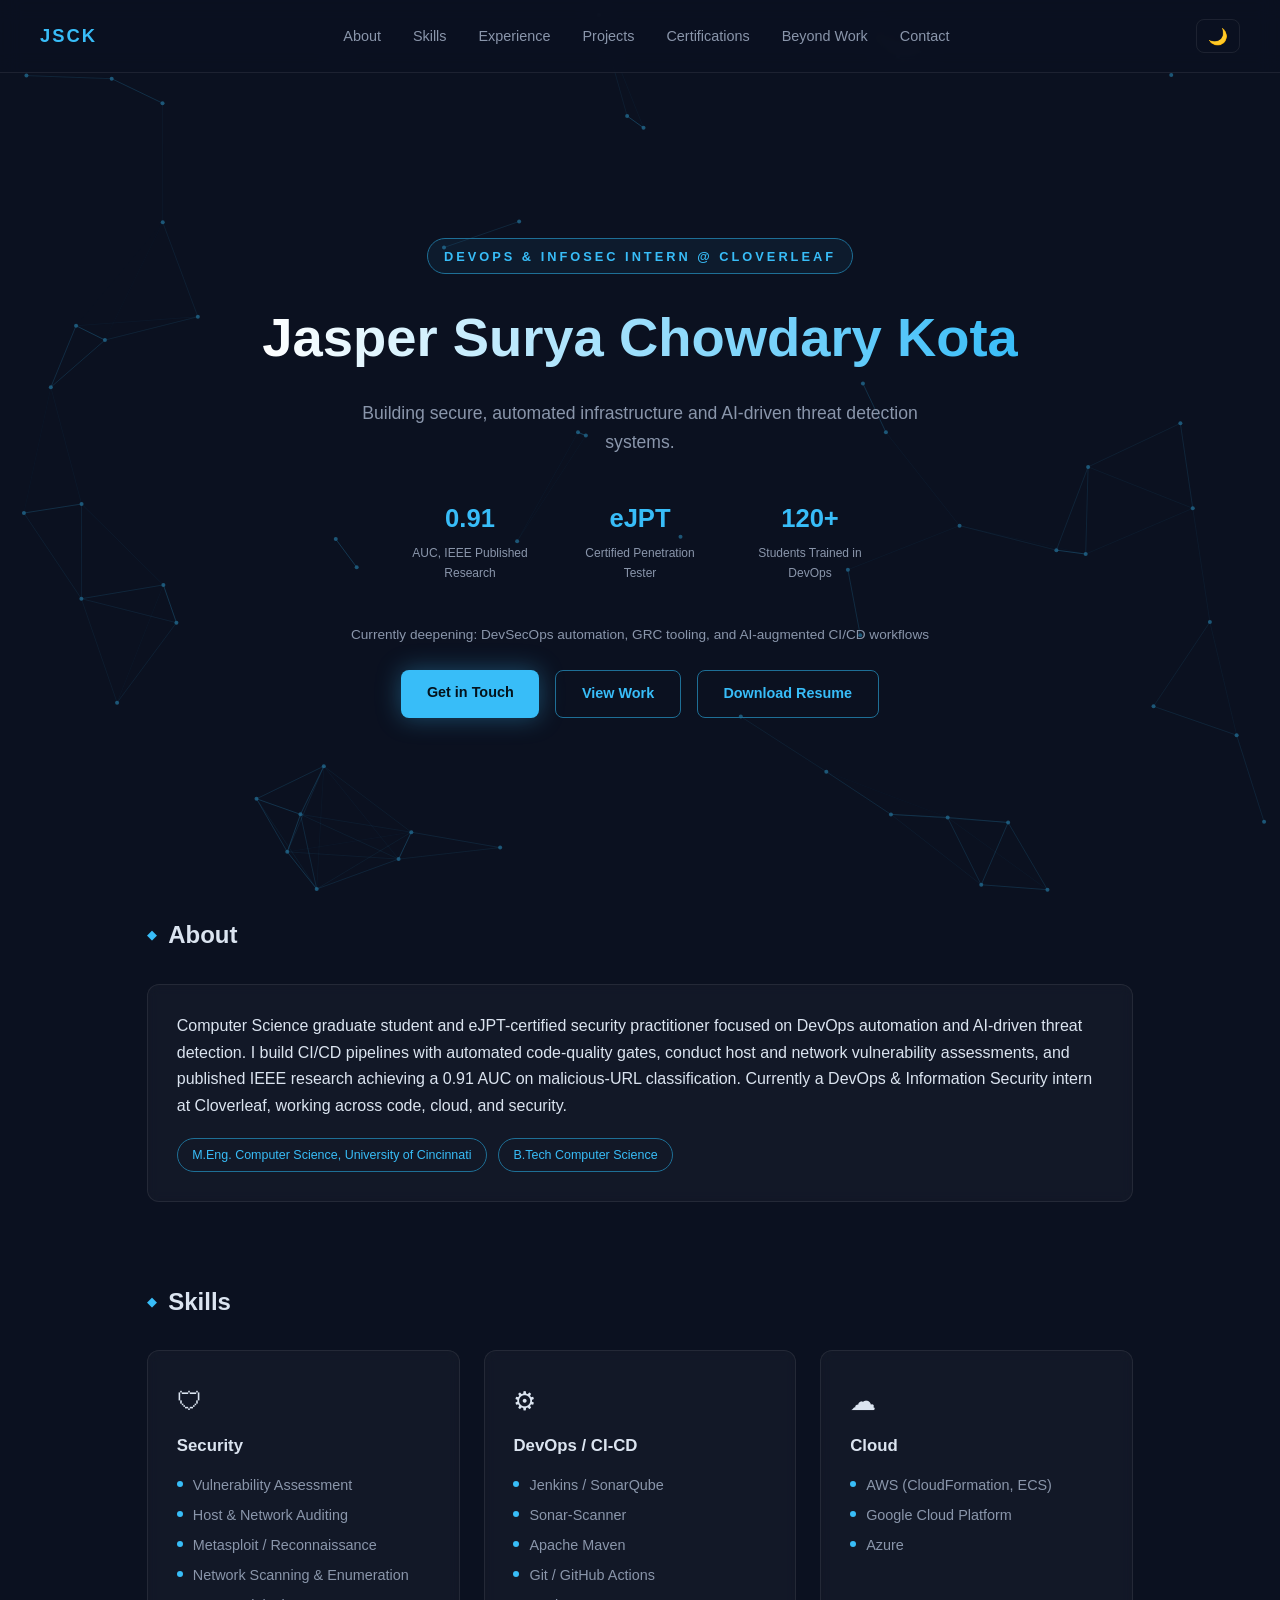
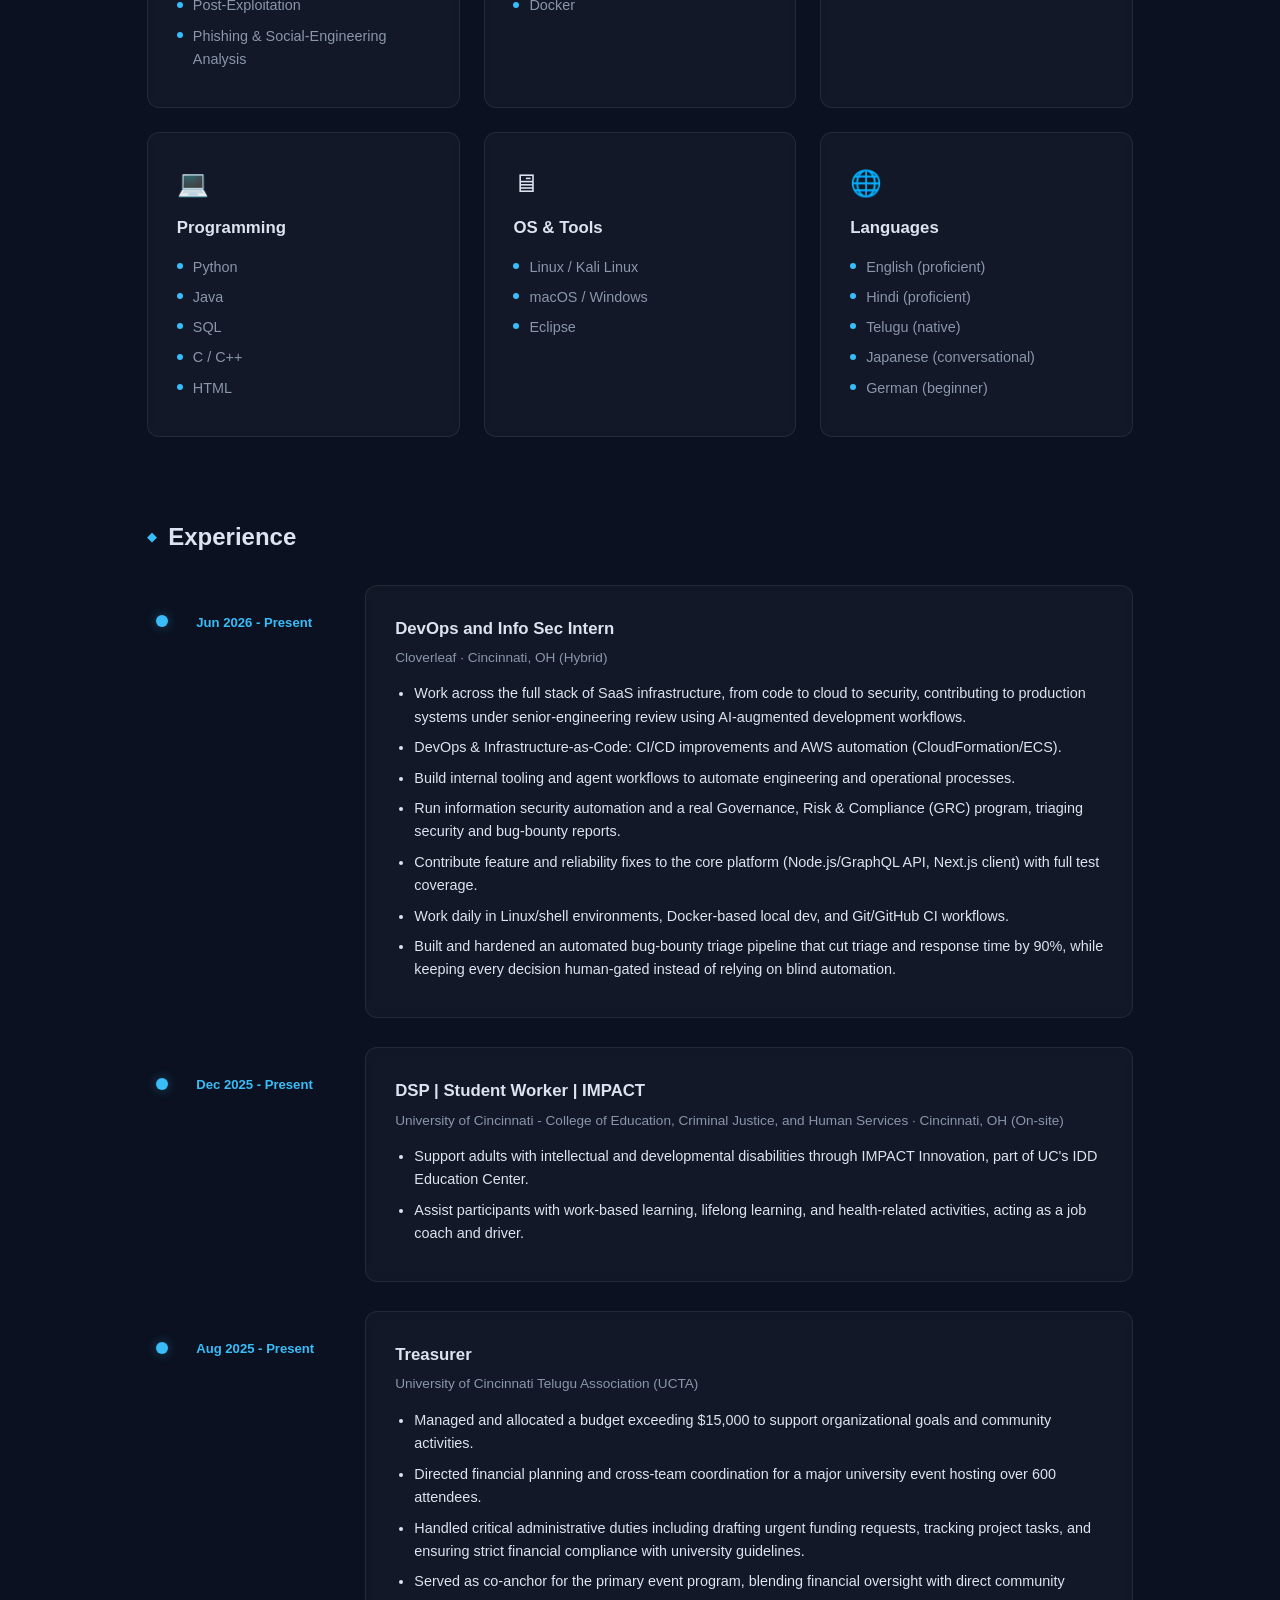
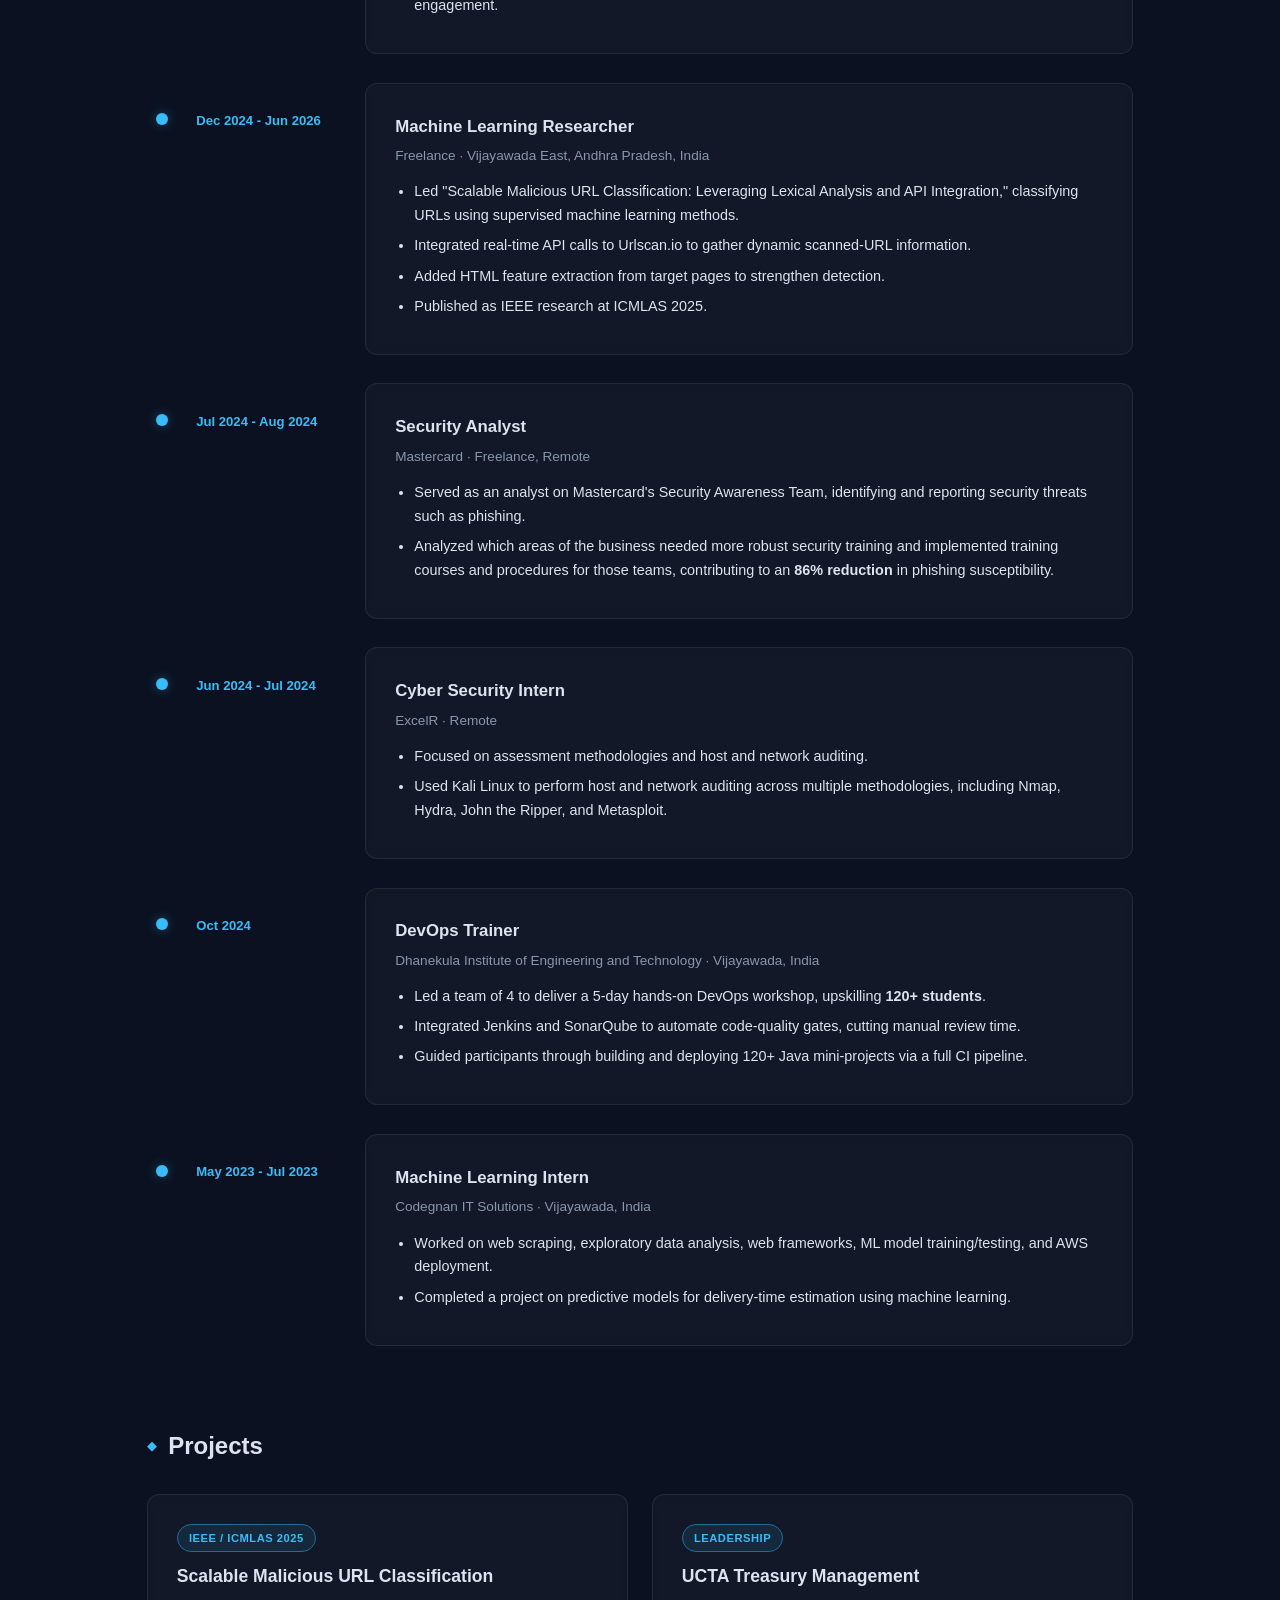
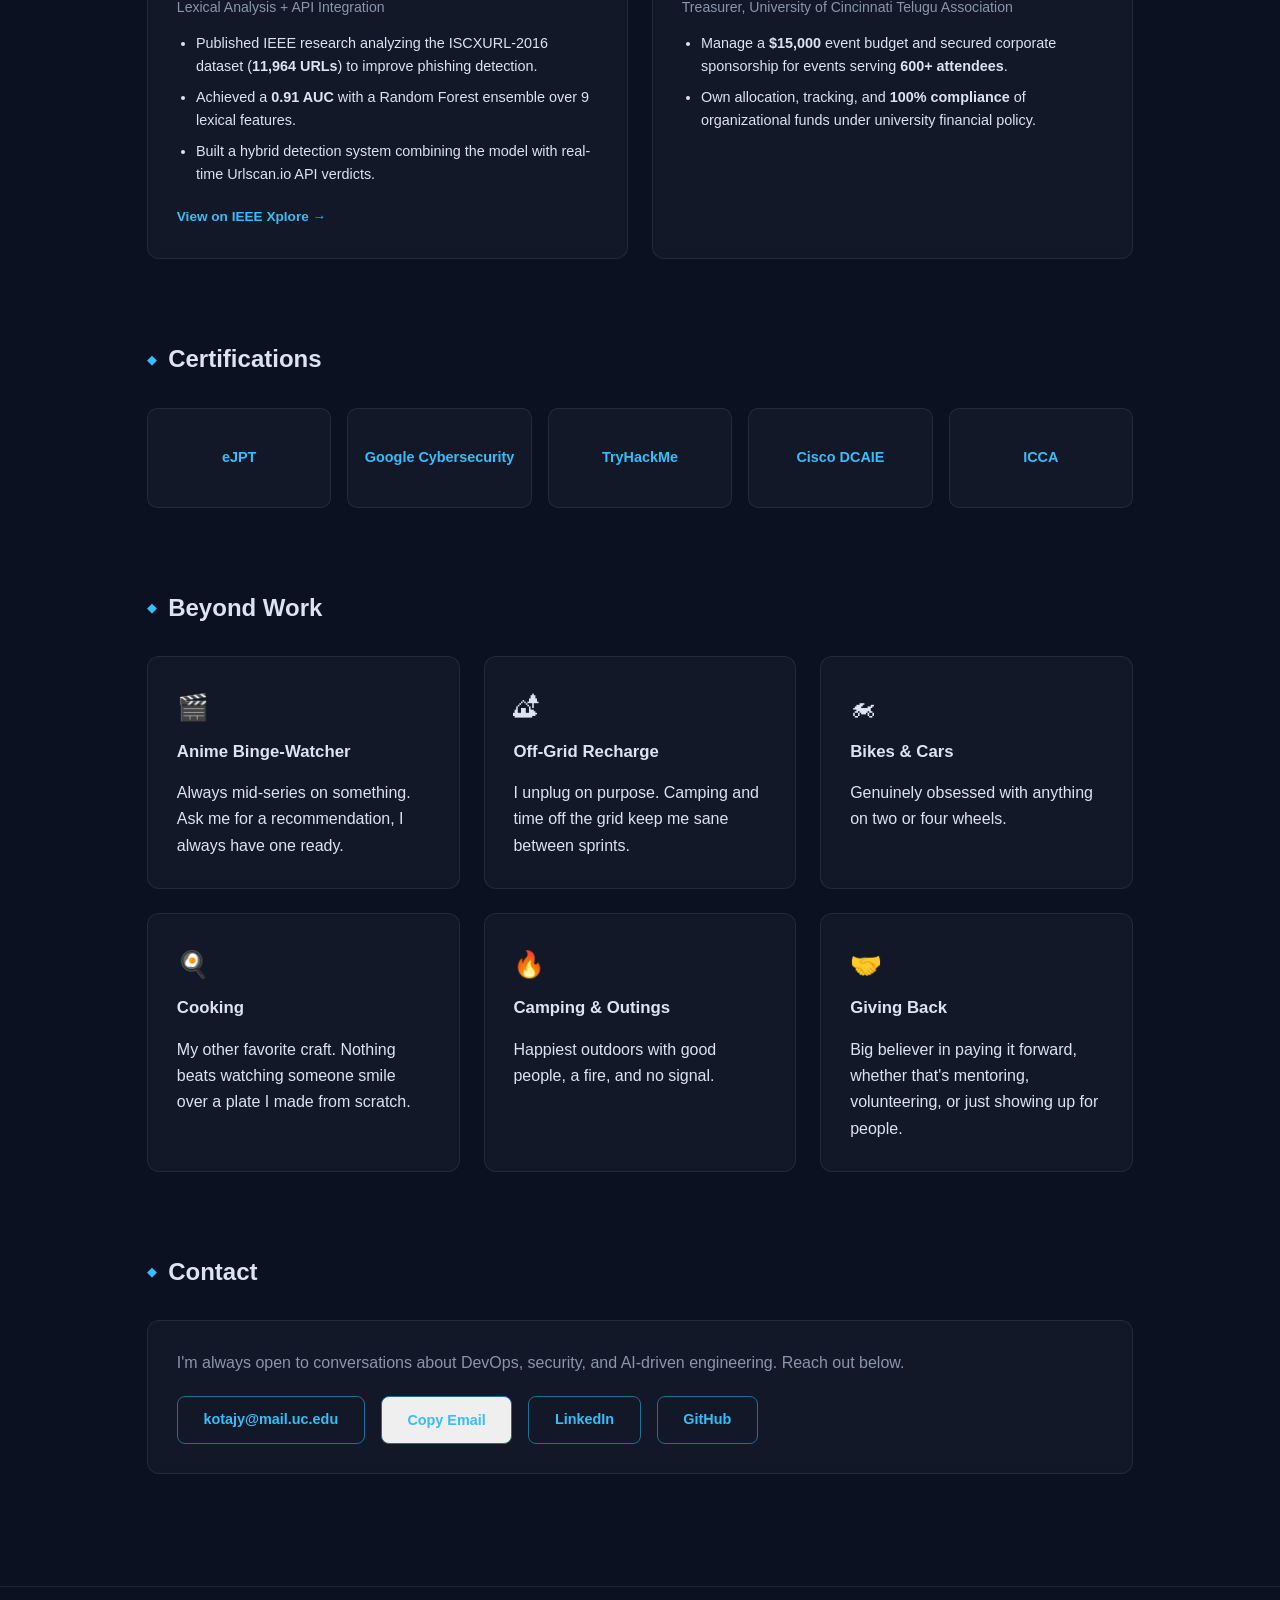
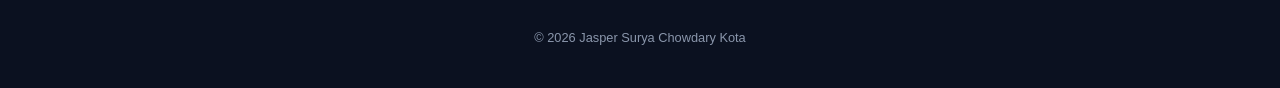
==== pro/index.html @ acd7ec27 "Initial portfolio site: matrix/hacker theme + pro/DevSecOps theme" ====
<!DOCTYPE html>
<html lang="en">
<head>
<meta charset="UTF-8">
<meta name="viewport" content="width=device-width, initial-scale=1.0">
<title>Jasper Surya Chowdary Kota // DevSecOps Engineer</title>
<meta name="description" content="Jasper Surya Chowdary Kota — DevOps & Information Security engineer. CI/CD automation, threat detection, and AI-driven security research.">
<meta property="og:title" content="Jasper Surya Chowdary Kota // DevSecOps Engineer">
<meta property="og:description" content="DevOps & Information Security engineer. CI/CD automation, threat detection, and AI-driven security research.">
<meta property="og:type" content="website">
<link rel="icon" type="image/svg+xml" href="favicon.svg">
<link rel="stylesheet" href="style-pro.css">
</head>
<body>
<div class="progress-bar" id="progress-bar"></div>

<canvas id="network"></canvas>

<nav class="navbar">
  <div class="logo">JSCK</div>
  <ul>
    <li><a href="#about">About</a></li>
    <li><a href="#skills">Skills</a></li>
    <li><a href="#experience">Experience</a></li>
    <li><a href="#projects">Projects</a></li>
    <li><a href="#certs">Certifications</a></li>
    <li><a href="#beyond">Beyond Work</a></li>
    <li><a href="#contact">Contact</a></li>
  </ul>
  <button id="theme-toggle" aria-label="Toggle theme">🌙</button>
</nav>

<header class="hero">
  <div class="hero-content">
    <span class="eyebrow">DEVOPS &amp; INFOSEC INTERN @ CLOVERLEAF</span>
    <h1>Jasper Surya Chowdary Kota</h1>
    <p class="tagline">Building secure, automated infrastructure and AI-driven threat detection systems.</p>
    <div class="hero-stats">
      <div class="stat"><span class="stat-num counter" data-target="0.91" data-decimals="2">0</span><span class="stat-label">AUC, IEEE Published Research</span></div>
      <div class="stat"><span class="stat-num">eJPT</span><span class="stat-label">Certified Penetration Tester</span></div>
      <div class="stat"><span class="stat-num counter" data-target="120" data-suffix="+">0</span><span class="stat-label">Students Trained in DevOps</span></div>
    </div>
    <p class="next-up">Currently deepening: DevSecOps automation, GRC tooling, and AI-augmented CI/CD workflows</p>
    <div class="hero-cta">
      <a href="#contact" class="btn btn-primary">Get in Touch</a>
      <a href="#projects" class="btn btn-outline">View Work</a>
      <a href="../resume.pdf" download class="btn btn-outline">Download Resume</a>
    </div>
  </div>
</header>

<main>

<section id="about" class="reveal">
  <div class="section-head">
    <span class="section-icon">◆</span>
    <h2>About</h2>
  </div>
  <div class="panel">
    <p>Computer Science graduate student and eJPT-certified security practitioner focused on
    DevOps automation and AI-driven threat detection. I build CI/CD pipelines with automated
    code-quality gates, conduct host and network vulnerability assessments, and published IEEE
    research achieving a 0.91 AUC on malicious-URL classification. Currently a DevOps &amp;
    Information Security intern at Cloverleaf, working across code, cloud, and security.</p>
    <div class="chip-row">
      <span class="chip">M.Eng. Computer Science, University of Cincinnati</span>
      <span class="chip">B.Tech Computer Science</span>
    </div>
  </div>
</section>

<section id="skills" class="reveal">
  <div class="section-head">
    <span class="section-icon">◆</span>
    <h2>Skills</h2>
  </div>
  <div class="grid">
    <div class="panel skill-panel">
      <div class="skill-icon">🛡</div>
      <h3>Security</h3>
      <ul>
        <li>Vulnerability Assessment</li>
        <li>Host &amp; Network Auditing</li>
        <li>Metasploit / Reconnaissance</li>
        <li>Network Scanning &amp; Enumeration</li>
        <li>Post-Exploitation</li>
        <li>Phishing &amp; Social-Engineering Analysis</li>
      </ul>
    </div>
    <div class="panel skill-panel">
      <div class="skill-icon">⚙</div>
      <h3>DevOps / CI-CD</h3>
      <ul>
        <li>Jenkins / SonarQube</li>
        <li>Sonar-Scanner</li>
        <li>Apache Maven</li>
        <li>Git / GitHub Actions</li>
        <li>Docker</li>
      </ul>
    </div>
    <div class="panel skill-panel">
      <div class="skill-icon">☁</div>
      <h3>Cloud</h3>
      <ul>
        <li>AWS (CloudFormation, ECS)</li>
        <li>Google Cloud Platform</li>
        <li>Azure</li>
      </ul>
    </div>
    <div class="panel skill-panel">
      <div class="skill-icon">💻</div>
      <h3>Programming</h3>
      <ul>
        <li>Python</li>
        <li>Java</li>
        <li>SQL</li>
        <li>C / C++</li>
        <li>HTML</li>
      </ul>
    </div>
    <div class="panel skill-panel">
      <div class="skill-icon">🖥</div>
      <h3>OS &amp; Tools</h3>
      <ul>
        <li>Linux / Kali Linux</li>
        <li>macOS / Windows</li>
        <li>Eclipse</li>
      </ul>
    </div>
    <div class="panel skill-panel">
      <div class="skill-icon">🌐</div>
      <h3>Languages</h3>
      <ul>
        <li>English (proficient)</li>
        <li>Hindi (proficient)</li>
        <li>Telugu (native)</li>
        <li>Japanese (conversational)</li>
        <li>German (beginner)</li>
      </ul>
    </div>
  </div>
</section>

<section id="experience" class="reveal">
  <div class="section-head">
    <span class="section-icon">◆</span>
    <h2>Experience</h2>
  </div>

  <div class="timeline">
    <div class="timeline-item">
      <div class="timeline-marker"></div>
      <div class="timeline-date">Jun 2026 - Present</div>
      <div class="panel">
        <h3>DevOps and Info Sec Intern</h3>
        <p class="org">Cloverleaf · Cincinnati, OH (Hybrid)</p>
        <ul>
          <li>Work across the full stack of SaaS infrastructure, from code to cloud to security, contributing to production systems under senior-engineering review using AI-augmented development workflows.</li>
          <li>DevOps &amp; Infrastructure-as-Code: CI/CD improvements and AWS automation (CloudFormation/ECS).</li>
          <li>Build internal tooling and agent workflows to automate engineering and operational processes.</li>
          <li>Run information security automation and a real Governance, Risk &amp; Compliance (GRC) program, triaging security and bug-bounty reports.</li>
          <li>Contribute feature and reliability fixes to the core platform (Node.js/GraphQL API, Next.js client) with full test coverage.</li>
          <li>Work daily in Linux/shell environments, Docker-based local dev, and Git/GitHub CI workflows.</li>
          <li>Built and hardened an automated bug-bounty triage pipeline that cut triage and response time by 90%, while keeping every decision human-gated instead of relying on blind automation.</li>
        </ul>
      </div>
    </div>

    <div class="timeline-item">
      <div class="timeline-marker"></div>
      <div class="timeline-date">Dec 2025 - Present</div>
      <div class="panel">
        <h3>DSP | Student Worker | IMPACT</h3>
        <p class="org">University of Cincinnati - College of Education, Criminal Justice, and Human Services · Cincinnati, OH (On-site)</p>
        <ul>
          <li>Support adults with intellectual and developmental disabilities through IMPACT Innovation, part of UC's IDD Education Center.</li>
          <li>Assist participants with work-based learning, lifelong learning, and health-related activities, acting as a job coach and driver.</li>
        </ul>
      </div>
    </div>

    <div class="timeline-item">
      <div class="timeline-marker"></div>
      <div class="timeline-date">Aug 2025 - Present</div>
      <div class="panel">
        <h3>Treasurer</h3>
        <p class="org">University of Cincinnati Telugu Association (UCTA)</p>
        <ul>
          <li>Managed and allocated a budget exceeding $15,000 to support organizational goals and community activities.</li>
          <li>Directed financial planning and cross-team coordination for a major university event hosting over 600 attendees.</li>
          <li>Handled critical administrative duties including drafting urgent funding requests, tracking project tasks, and ensuring strict financial compliance with university guidelines.</li>
          <li>Served as co-anchor for the primary event program, blending financial oversight with direct community engagement.</li>
        </ul>
      </div>
    </div>

    <div class="timeline-item">
      <div class="timeline-marker"></div>
      <div class="timeline-date">Dec 2024 - Jun 2026</div>
      <div class="panel">
        <h3>Machine Learning Researcher</h3>
        <p class="org">Freelance · Vijayawada East, Andhra Pradesh, India</p>
        <ul>
          <li>Led "Scalable Malicious URL Classification: Leveraging Lexical Analysis and API Integration," classifying URLs using supervised machine learning methods.</li>
          <li>Integrated real-time API calls to Urlscan.io to gather dynamic scanned-URL information.</li>
          <li>Added HTML feature extraction from target pages to strengthen detection.</li>
          <li>Published as IEEE research at ICMLAS 2025.</li>
        </ul>
      </div>
    </div>

    <div class="timeline-item">
      <div class="timeline-marker"></div>
      <div class="timeline-date">Jul 2024 - Aug 2024</div>
      <div class="panel">
        <h3>Security Analyst</h3>
        <p class="org">Mastercard · Freelance, Remote</p>
        <ul>
          <li>Served as an analyst on Mastercard's Security Awareness Team, identifying and reporting security threats such as phishing.</li>
          <li>Analyzed which areas of the business needed more robust security training and implemented training courses and procedures for those teams, contributing to an <strong>86% reduction</strong> in phishing susceptibility.</li>
        </ul>
      </div>
    </div>

    <div class="timeline-item">
      <div class="timeline-marker"></div>
      <div class="timeline-date">Jun 2024 - Jul 2024</div>
      <div class="panel">
        <h3>Cyber Security Intern</h3>
        <p class="org">ExcelR · Remote</p>
        <ul>
          <li>Focused on assessment methodologies and host and network auditing.</li>
          <li>Used Kali Linux to perform host and network auditing across multiple methodologies, including Nmap, Hydra, John the Ripper, and Metasploit.</li>
        </ul>
      </div>
    </div>

    <div class="timeline-item">
      <div class="timeline-marker"></div>
      <div class="timeline-date">Oct 2024</div>
      <div class="panel">
        <h3>DevOps Trainer</h3>
        <p class="org">Dhanekula Institute of Engineering and Technology · Vijayawada, India</p>
        <ul>
          <li>Led a team of 4 to deliver a 5-day hands-on DevOps workshop, upskilling <strong>120+ students</strong>.</li>
          <li>Integrated Jenkins and SonarQube to automate code-quality gates, cutting manual review time.</li>
          <li>Guided participants through building and deploying 120+ Java mini-projects via a full CI pipeline.</li>
        </ul>
      </div>
    </div>

    <div class="timeline-item">
      <div class="timeline-marker"></div>
      <div class="timeline-date">May 2023 - Jul 2023</div>
      <div class="panel">
        <h3>Machine Learning Intern</h3>
        <p class="org">Codegnan IT Solutions · Vijayawada, India</p>
        <ul>
          <li>Worked on web scraping, exploratory data analysis, web frameworks, ML model training/testing, and AWS deployment.</li>
          <li>Completed a project on predictive models for delivery-time estimation using machine learning.</li>
        </ul>
      </div>
    </div>
  </div>
</section>

<section id="projects" class="reveal">
  <div class="section-head">
    <span class="section-icon">◆</span>
    <h2>Projects</h2>
  </div>
  <div class="grid">
    <div class="panel project-panel">
      <span class="badge">IEEE / ICMLAS 2025</span>
      <h3>Scalable Malicious URL Classification</h3>
      <p class="project-sub">Lexical Analysis + API Integration</p>
      <ul>
        <li>Published IEEE research analyzing the ISCXURL-2016 dataset (<strong>11,964 URLs</strong>) to improve phishing detection.</li>
        <li>Achieved a <strong>0.91 AUC</strong> with a Random Forest ensemble over 9 lexical features.</li>
        <li>Built a hybrid detection system combining the model with real-time Urlscan.io API verdicts.</li>
      </ul>
      <a href="https://ieeexplore.ieee.org/document/10967695" target="_blank" class="project-link">View on IEEE Xplore →</a>
    </div>
    <div class="panel project-panel">
      <span class="badge">LEADERSHIP</span>
      <h3>UCTA Treasury Management</h3>
      <p class="project-sub">Treasurer, University of Cincinnati Telugu Association</p>
      <ul>
        <li>Manage a <strong>$15,000</strong> event budget and secured corporate sponsorship for events serving <strong>600+ attendees</strong>.</li>
        <li>Own allocation, tracking, and <strong>100% compliance</strong> of organizational funds under university financial policy.</li>
      </ul>
    </div>
  </div>
</section>

<section id="certs" class="reveal">
  <div class="section-head">
    <span class="section-icon">◆</span>
    <h2>Certifications</h2>
  </div>
  <div class="cert-grid">
    <div class="cert-flip">
      <div class="cert-flip-inner">
        <div class="cert-face cert-front">eJPT</div>
        <div class="cert-face cert-back"><strong>INE Certified Junior Penetration Tester</strong><span>Issued by INE</span></div>
      </div>
    </div>
    <div class="cert-flip">
      <div class="cert-flip-inner">
        <div class="cert-face cert-front">Google Cybersecurity</div>
        <div class="cert-face cert-back"><strong>Google Cybersecurity Professional</strong><span>Issued by Google / Coursera</span></div>
      </div>
    </div>
    <div class="cert-flip">
      <div class="cert-flip-inner">
        <div class="cert-face cert-front">TryHackMe</div>
        <div class="cert-face cert-back"><strong>TryHackMe PT1</strong><span>SOC Level 1 track</span></div>
      </div>
    </div>
    <div class="cert-flip">
      <div class="cert-flip-inner">
        <div class="cert-face cert-front">Cisco DCAIE</div>
        <div class="cert-face cert-back"><strong>AI Solutions on Cisco Infrastructure Essentials</strong><span>Issued by Cisco</span></div>
      </div>
    </div>
    <div class="cert-flip">
      <div class="cert-flip-inner">
        <div class="cert-face cert-front">ICCA</div>
        <div class="cert-face cert-back"><strong>ICCA (Cloud)</strong><span>Issued by INE / eLearnSecurity</span></div>
      </div>
    </div>
  </div>
</section>

<section id="beyond" class="reveal">
  <div class="section-head">
    <span class="section-icon">◆</span>
    <h2>Beyond Work</h2>
  </div>
  <div class="grid">
    <div class="panel skill-panel">
      <div class="skill-icon">🎬</div>
      <h3>Anime Binge-Watcher</h3>
      <p>Always mid-series on something. Ask me for a recommendation, I always have one ready.</p>
    </div>
    <div class="panel skill-panel">
      <div class="skill-icon">🏕</div>
      <h3>Off-Grid Recharge</h3>
      <p>I unplug on purpose. Camping and time off the grid keep me sane between sprints.</p>
    </div>
    <div class="panel skill-panel">
      <div class="skill-icon">🏍</div>
      <h3>Bikes &amp; Cars</h3>
      <p>Genuinely obsessed with anything on two or four wheels.</p>
    </div>
    <div class="panel skill-panel">
      <div class="skill-icon">🍳</div>
      <h3>Cooking</h3>
      <p>My other favorite craft. Nothing beats watching someone smile over a plate I made from scratch.</p>
    </div>
    <div class="panel skill-panel">
      <div class="skill-icon">🔥</div>
      <h3>Camping &amp; Outings</h3>
      <p>Happiest outdoors with good people, a fire, and no signal.</p>
    </div>
    <div class="panel skill-panel">
      <div class="skill-icon">🤝</div>
      <h3>Giving Back</h3>
      <p>Big believer in paying it forward, whether that's mentoring, volunteering, or just showing up for people.</p>
    </div>
  </div>
</section>


<section id="contact" class="reveal">
  <div class="section-head">
    <span class="section-icon">◆</span>
    <h2>Contact</h2>
  </div>
  <div class="panel contact-panel">
    <p>I'm always open to conversations about DevOps, security, and AI-driven engineering. Reach out below.</p>
    <div class="contact-links">
      <a href="mailto:kotajy@mail.uc.edu" class="btn btn-outline">kotajy@mail.uc.edu</a>
      <button class="btn btn-outline copy-btn" data-copy="kotajy@mail.uc.edu">Copy Email</button>
      <a href="https://www.linkedin.com/in/jasper-surya-chowdary-kota9494/" target="_blank" class="btn btn-outline">LinkedIn</a>
      <a href="https://github.com/Surya-kota28" target="_blank" class="btn btn-outline">GitHub</a>
    </div>
  </div>
</section>

</main>

<footer>
  <p>&copy; <span id="year"></span> Jasper Surya Chowdary Kota</p>
</footer>

<script src="script-pro.js"></script>
</body>
</html>
---- pro/style-pro.css ----
:root {
  --bg: #0b1120;
  --bg-alt: #0f1729;
  --accent: #38bdf8;
  --accent-dim: #1e6f96;
  --accent-glow: rgba(56,189,248,0.35);
  --panel-bg: rgba(255,255,255,0.03);
  --border: rgba(255,255,255,0.08);
  --text: #dbe4f0;
  --text-dim: #8a96ab;
}

* { margin: 0; padding: 0; box-sizing: border-box; }

body {
  transition: background 0.3s, color 0.3s;
  background: var(--bg);
  color: var(--text);
  font-family: 'Inter', -apple-system, BlinkMacSystemFont, 'Segoe UI', sans-serif;
  overflow-x: hidden;
  line-height: 1.65;
}

#network {
  position: fixed;
  top: 0; left: 0;
  width: 100%; height: 100%;
  z-index: -1;
  opacity: 0.5;
}

a { color: var(--accent); text-decoration: none; }

.navbar {
  position: sticky;
  top: 0;
  display: flex;
  justify-content: space-between;
  align-items: center;
  padding: 1.2rem 2.5rem;
  background: rgba(11,17,32,0.75);
  border-bottom: 1px solid var(--border);
  backdrop-filter: blur(10px);
  z-index: 100;
  flex-wrap: wrap;
}

.logo {
  font-weight: 700;
  color: var(--accent);
  font-size: 1.15rem;
  letter-spacing: 2px;
}

.navbar ul {
  list-style: none;
  display: flex;
  gap: 2rem;
  flex-wrap: wrap;
}

.navbar a {
  color: var(--text-dim);
  font-size: 0.9rem;
  font-weight: 500;
  transition: color 0.2s;
}

.navbar a:hover { color: var(--accent); }

.hero {
  min-height: 90vh;
  display: flex;
  align-items: center;
  justify-content: center;
  padding: 3rem 2rem;
  text-align: center;
}

.hero-content { max-width: 780px; }

.eyebrow {
  display: inline-block;
  color: var(--accent);
  font-size: 0.8rem;
  font-weight: 600;
  letter-spacing: 3px;
  margin-bottom: 1.2rem;
  padding: 0.4rem 1rem;
  border: 1px solid var(--accent-dim);
  border-radius: 20px;
  background: rgba(56,189,248,0.06);
}

.hero h1 {
  font-size: clamp(2rem, 6vw, 3.4rem);
  font-weight: 800;
  margin-bottom: 1rem;
  background: linear-gradient(90deg, #fff, var(--accent));
  -webkit-background-clip: text;
  -webkit-text-fill-color: transparent;
}

.tagline {
  color: var(--text-dim);
  font-size: 1.1rem;
  max-width: 560px;
  margin: 0 auto 2.5rem;
}

.hero-stats {
  display: flex;
  justify-content: center;
  gap: 2.5rem;
  flex-wrap: wrap;
  margin-bottom: 2.5rem;
}

.stat { display: flex; flex-direction: column; align-items: center; }
.stat-num {
  font-size: 1.6rem;
  font-weight: 700;
  color: var(--accent);
}
.stat-label {
  font-size: 0.75rem;
  color: var(--text-dim);
  max-width: 130px;
  margin-top: 0.3rem;
}

.hero-cta { display: flex; justify-content: center; gap: 1rem; flex-wrap: wrap; }

.btn {
  display: inline-block;
  padding: 0.7rem 1.6rem;
  border-radius: 8px;
  font-weight: 600;
  font-size: 0.9rem;
  transition: all 0.25s;
}

.btn-primary {
  background: var(--accent);
  color: #04121c;
  box-shadow: 0 0 25px var(--accent-glow);
}
.btn-primary:hover { transform: translateY(-2px); box-shadow: 0 0 35px var(--accent-glow); }

.btn-outline {
  border: 1px solid var(--accent-dim);
  color: var(--accent);
}
.btn-outline:hover { background: rgba(56,189,248,0.08); transform: translateY(-2px); }

main { max-width: 1050px; margin: 0 auto; padding: 2rem; }

section { margin-bottom: 5rem; scroll-margin-top: 5.5rem; }

.section-head {
  display: flex;
  align-items: center;
  gap: 0.7rem;
  margin-bottom: 1.8rem;
}
.section-icon { color: var(--accent); font-size: 0.8rem; }
.section-head h2 { font-size: 1.5rem; font-weight: 700; }

.panel {
  background: var(--panel-bg);
  border: 1px solid var(--border);
  border-radius: 12px;
  padding: 1.8rem;
  backdrop-filter: blur(6px);
  transition: border 0.3s, transform 0.3s;
}

.panel:hover { border-color: var(--accent-dim); transform: translateY(-3px); }

.chip-row { margin-top: 1.2rem; display: flex; gap: 0.7rem; flex-wrap: wrap; }
.chip {
  border: 1px solid var(--accent-dim);
  color: var(--accent);
  padding: 0.35rem 0.9rem;
  border-radius: 20px;
  font-size: 0.78rem;
}

.grid {
  display: grid;
  grid-template-columns: repeat(auto-fit, minmax(260px, 1fr));
  gap: 1.5rem;
}

.skill-panel h3 { margin-bottom: 0.9rem; font-size: 1.05rem; }
.skill-icon { font-size: 1.6rem; margin-bottom: 0.6rem; }
.skill-panel ul { list-style: none; }
.skill-panel li {
  font-size: 0.9rem;
  color: var(--text-dim);
  margin-bottom: 0.4rem;
  padding-left: 1rem;
  position: relative;
}
.skill-panel li::before {
  content: "";
  position: absolute;
  left: 0; top: 0.5em;
  width: 6px; height: 6px;
  border-radius: 50%;
  background: var(--accent);
}

.timeline { display: flex; flex-direction: column; gap: 1.8rem; position: relative; }
.timeline-item {
  display: grid;
  grid-template-columns: 30px 150px 1fr;
  gap: 1.2rem;
  align-items: start;
}
.timeline-marker {
  width: 12px; height: 12px;
  border-radius: 50%;
  background: var(--accent);
  box-shadow: 0 0 12px var(--accent-glow);
  margin-top: 1.9rem;
  justify-self: center;
}
.timeline-date {
  color: var(--accent);
  font-size: 0.82rem;
  font-weight: 600;
  padding-top: 1.7rem;
  white-space: nowrap;
}
.timeline-item .panel h3 { font-size: 1.05rem; margin-bottom: 0.3rem; }
.timeline-item .panel .org { color: var(--text-dim); font-size: 0.85rem; margin-bottom: 0.8rem; }
.timeline-item .panel ul { padding-left: 1.2rem; font-size: 0.9rem; color: var(--text); }
.timeline-item .panel li { margin-bottom: 0.4rem; }

@media (max-width: 700px) {
  .timeline-item { grid-template-columns: 1fr; }
  .timeline-marker { display: none; }
  .timeline-date { padding-top: 0; }
}

.project-panel h3 { margin: 0.6rem 0 0.3rem; font-size: 1.1rem; }
.project-sub { color: var(--text-dim); margin-bottom: 0.8rem; font-size: 0.88rem; }
.project-panel ul { padding-left: 1.2rem; font-size: 0.9rem; }
.project-panel li { margin-bottom: 0.4rem; }
.badge {
  display: inline-block;
  background: rgba(56,189,248,0.1);
  border: 1px solid var(--accent-dim);
  color: var(--accent);
  font-size: 0.7rem;
  font-weight: 600;
  padding: 0.25rem 0.7rem;
  border-radius: 20px;
  letter-spacing: 0.5px;
}

.cert-row { display: flex; flex-wrap: wrap; gap: 0.8rem; }
.cert-pill {
  border: 1px solid var(--border);
  background: var(--panel-bg);
  color: var(--text);
  padding: 0.7rem 1.1rem;
  border-radius: 10px;
  font-size: 0.85rem;
}

.contact-panel p { color: var(--text-dim); margin-bottom: 1.2rem; }
.contact-links { display: flex; gap: 1rem; flex-wrap: wrap; }

footer {
  text-align: center;
  padding: 2.5rem;
  color: var(--text-dim);
  font-size: 0.8rem;
  border-top: 1px solid var(--border);
}

/* Progress bar */
.progress-bar {
  position: fixed;
  top: 0; left: 0;
  height: 3px;
  width: 0%;
  background: linear-gradient(90deg, var(--accent-dim), var(--accent));
  box-shadow: 0 0 10px var(--accent-glow);
  z-index: 9999;
  transition: width 0.1s ease-out;
}

/* Scroll reveal */
.reveal {
  opacity: 0;
  transform: translateY(30px);
  transition: opacity 0.7s ease-out, transform 0.7s ease-out;
}
.reveal.visible {
  opacity: 1;
  transform: translateY(0);
}

/* Theme toggle button */
#theme-toggle {
  background: none;
  border: 1px solid var(--border);
  border-radius: 8px;
  color: var(--text);
  font-size: 1rem;
  padding: 0.4rem 0.7rem;
  cursor: pointer;
  transition: border-color 0.2s;
}
#theme-toggle:hover { border-color: var(--accent); }

/* Light theme */
body.light-theme {
  --bg: #f4f7fb;
  --bg-alt: #eaf1f9;
  --accent: #0284c7;
  --accent-dim: #7dd3fc;
  --accent-glow: rgba(2,132,199,0.25);
  --panel-bg: rgba(2,20,40,0.03);
  --border: rgba(2,20,40,0.1);
  --text: #10233a;
  --text-dim: #52708c;
}
body.light-theme .hero h1 {
  background: linear-gradient(90deg, #0b1120, var(--accent));
  -webkit-background-clip: text;
  -webkit-text-fill-color: transparent;
}
body.light-theme .btn-primary { color: #fff; }

/* Skill proficiency bars */
.bar-row {
  display: flex;
  align-items: center;
  justify-content: space-between;
  gap: 0.8rem;
  margin-bottom: 0.65rem;
  font-size: 0.85rem;
  color: var(--text-dim);
}
.bar-row span:first-child { flex: 0 0 auto; white-space: nowrap; }
.bar {
  flex: 1;
  height: 6px;
  background: var(--border);
  border-radius: 3px;
  overflow: hidden;
}
.bar-fill {
  height: 100%;
  background: linear-gradient(90deg, var(--accent-dim), var(--accent));
  box-shadow: 0 0 6px var(--accent-glow);
  border-radius: 3px;
  transition: width 1.2s ease-out;
}

/* Hero extras */
.next-up {
  color: var(--text-dim);
  font-size: 0.85rem;
  margin-bottom: 1.5rem;
}

.project-link {
  display: inline-block;
  margin-top: 0.8rem;
  font-size: 0.85rem;
  font-weight: 600;
}

/* Testimonial form */
.testimonial-form { display: flex; flex-direction: column; gap: 0.9rem; margin-top: 1rem; }
.testimonial-form input, .testimonial-form textarea {
  background: var(--bg-alt);
  border: 1px solid var(--border);
  color: var(--text);
  padding: 0.7rem;
  border-radius: 8px;
  font-family: inherit;
}
.testimonial-form button { align-self: flex-start; }

/* Copy button */
.copy-btn { cursor: pointer; }

/* Cert flip cards */
.cert-grid {
  display: grid;
  grid-template-columns: repeat(auto-fit, minmax(170px, 1fr));
  gap: 1rem;
}
.cert-flip {
  perspective: 1000px;
  height: 100px;
}
.cert-flip-inner {
  position: relative;
  width: 100%; height: 100%;
  transition: transform 0.6s;
  transform-style: preserve-3d;
}
.cert-flip:hover .cert-flip-inner { transform: rotateY(180deg); }
.cert-face {
  position: absolute;
  inset: 0;
  backface-visibility: hidden;
  border: 1px solid var(--border);
  border-radius: 10px;
  display: flex;
  flex-direction: column;
  align-items: center;
  justify-content: center;
  text-align: center;
  padding: 0.6rem;
}
.cert-front { background: var(--panel-bg); color: var(--accent); font-weight: 700; font-size: 0.9rem; }
.cert-back {
  background: rgba(56,189,248,0.06);
  transform: rotateY(180deg);
  font-size: 0.74rem;
  color: var(--text);
  gap: 0.3rem;
}
.cert-back span { color: var(--text-dim); }

/* GitHub graph */
.github-graph-panel { margin-top: 1.2rem; overflow-x: auto; }
.github-graph { max-width: 100%; border-radius: 8px; }
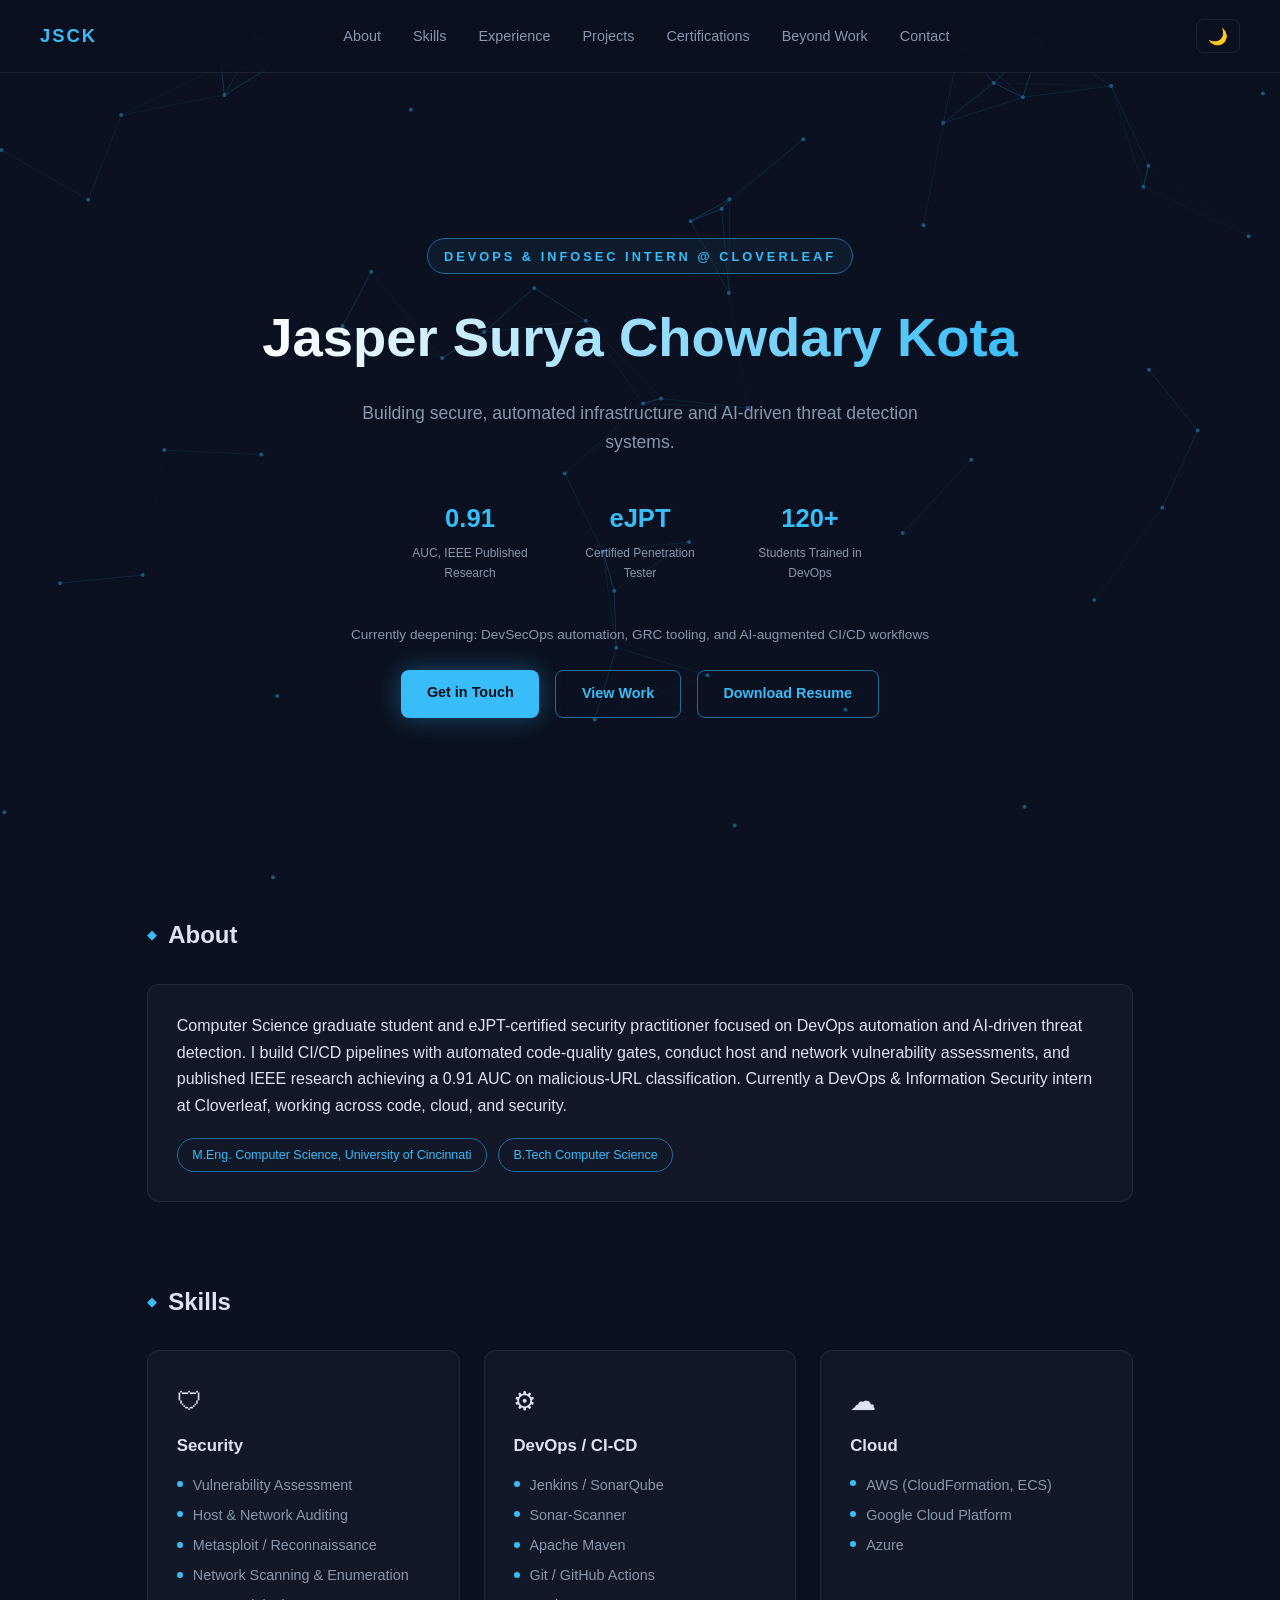
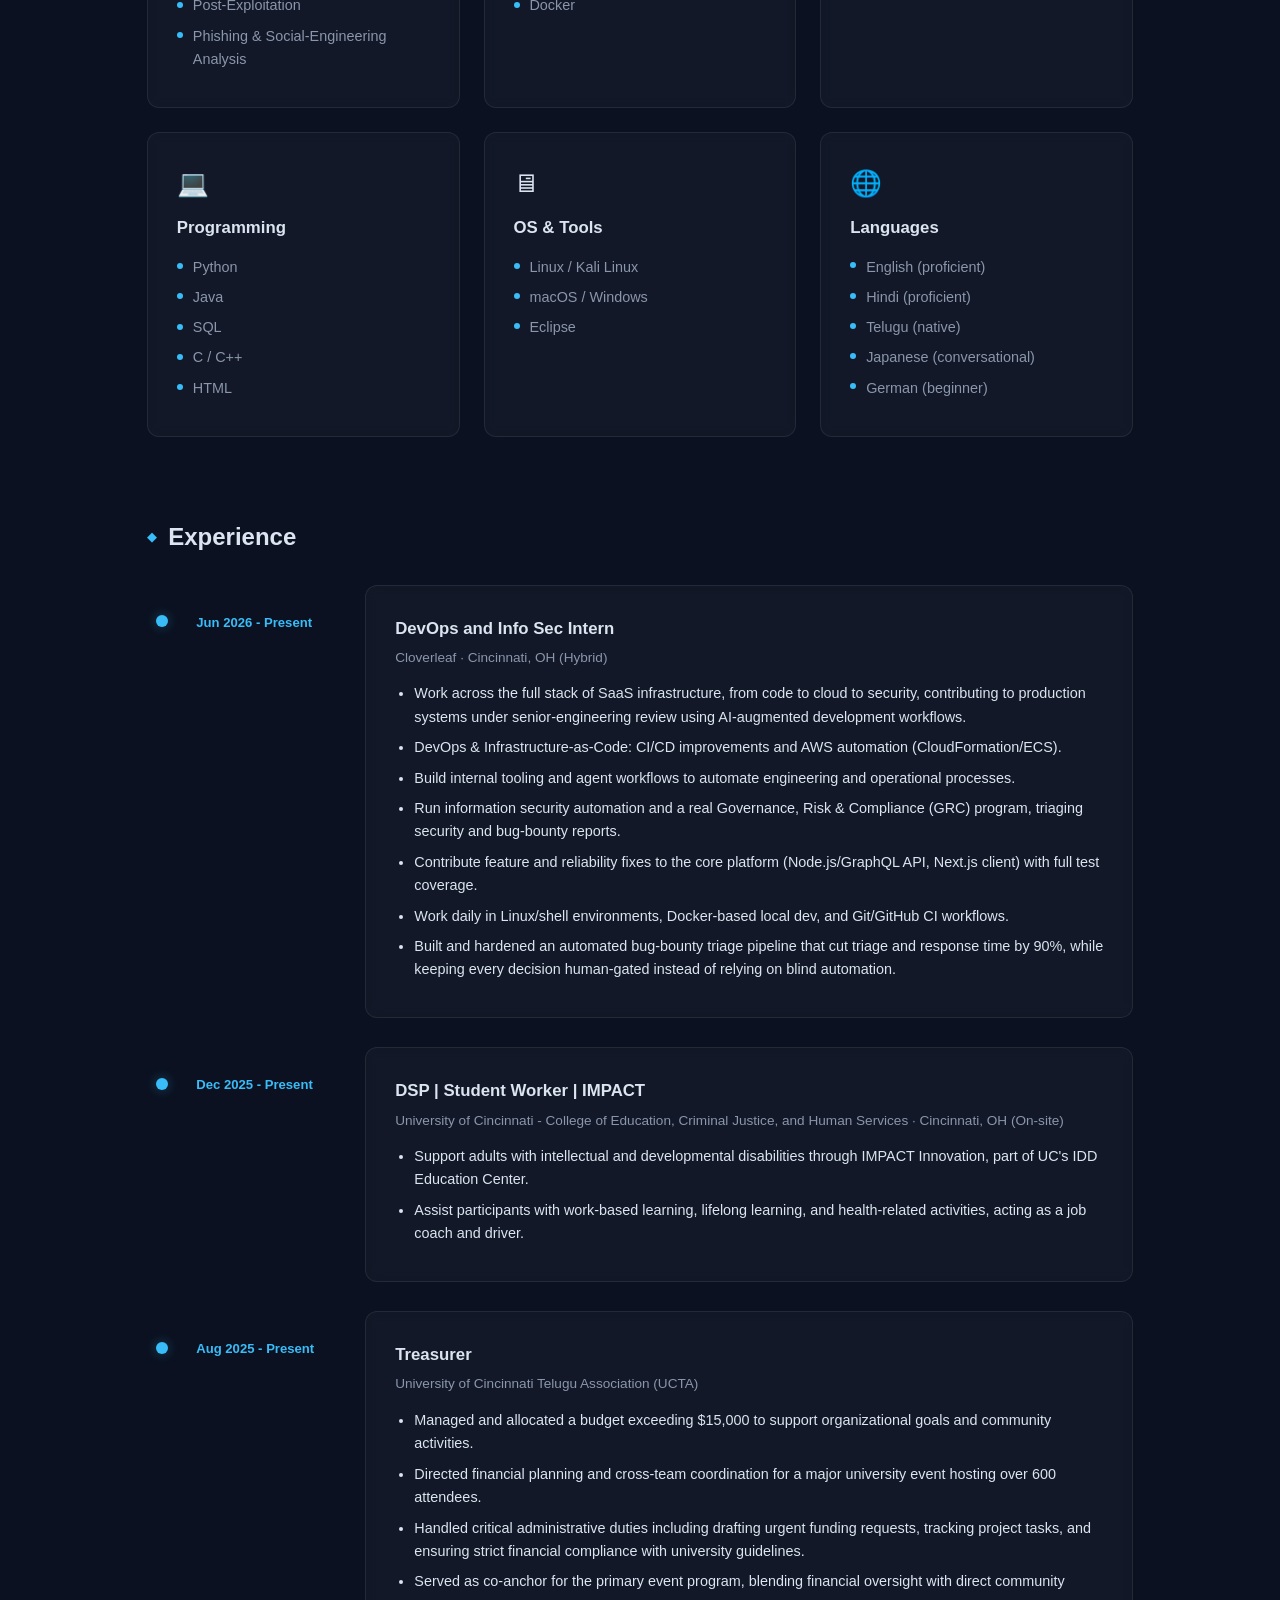
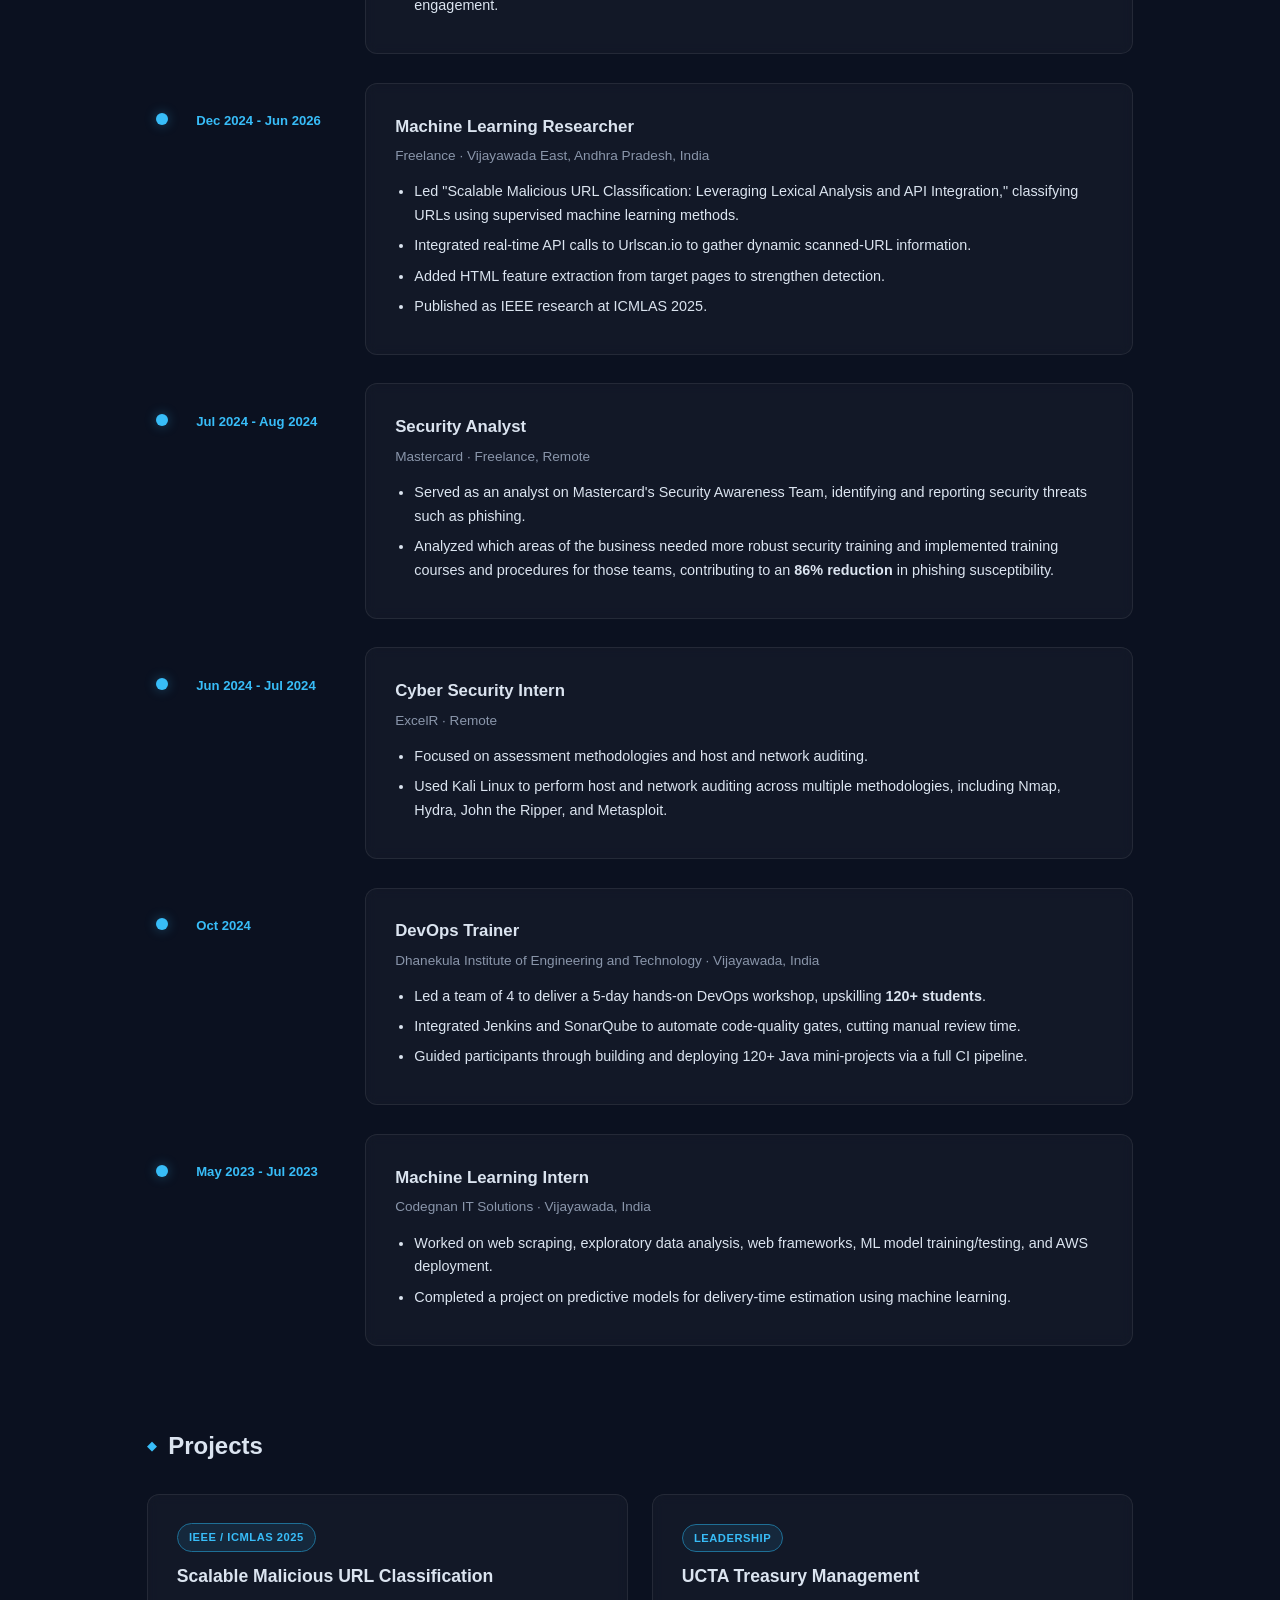
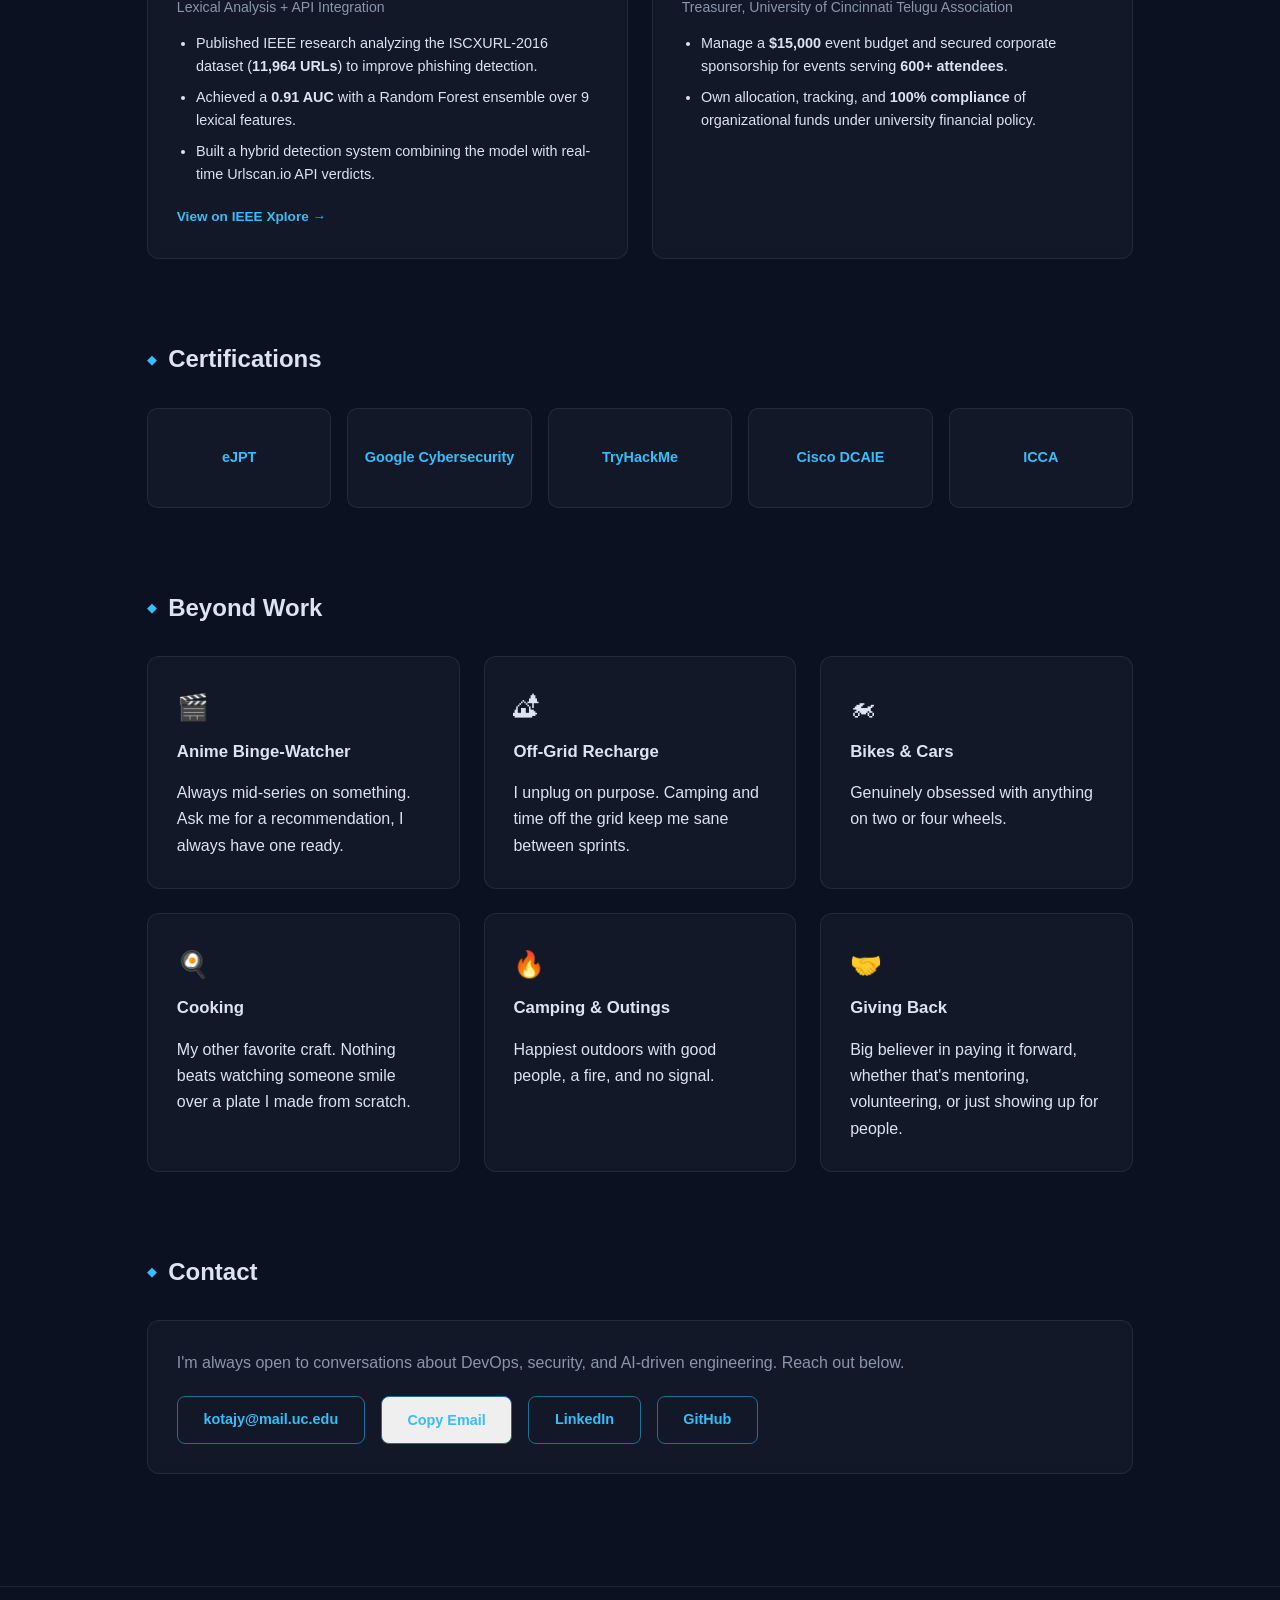
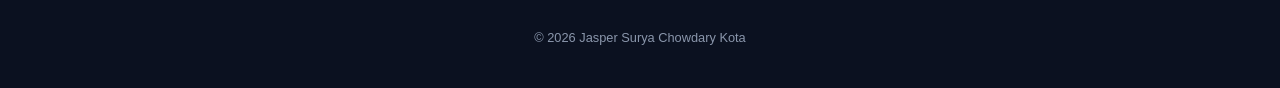
==== commit ffc789d7: "Add OG image meta tags, fix terminal log clipping, adjust glitch colors, remove testimonials/GitHub " ====
--- a/pro/index.html
+++ b/pro/index.html
@@ -8,6 +8,14 @@
 <meta property="og:title" content="Jasper Surya Chowdary Kota // DevSecOps Engineer">
 <meta property="og:description" content="DevOps & Information Security engineer. CI/CD automation, threat detection, and AI-driven security research.">
 <meta property="og:type" content="website">
+<meta property="og:url" content="https://surya-kota28.github.io/Jasper-Surya/pro/">
+<meta property="og:image" content="https://surya-kota28.github.io/Jasper-Surya/pro/og-image.png">
+<meta property="og:image:width" content="1200">
+<meta property="og:image:height" content="630">
+<meta name="twitter:card" content="summary_large_image">
+<meta name="twitter:title" content="Jasper Surya Chowdary Kota // DevSecOps Engineer">
+<meta name="twitter:description" content="DevOps & Information Security engineer. CI/CD automation, threat detection, and AI-driven security research.">
+<meta name="twitter:image" content="https://surya-kota28.github.io/Jasper-Surya/pro/og-image.png">
 <link rel="icon" type="image/svg+xml" href="favicon.svg">
 <link rel="stylesheet" href="style-pro.css">
 </head>
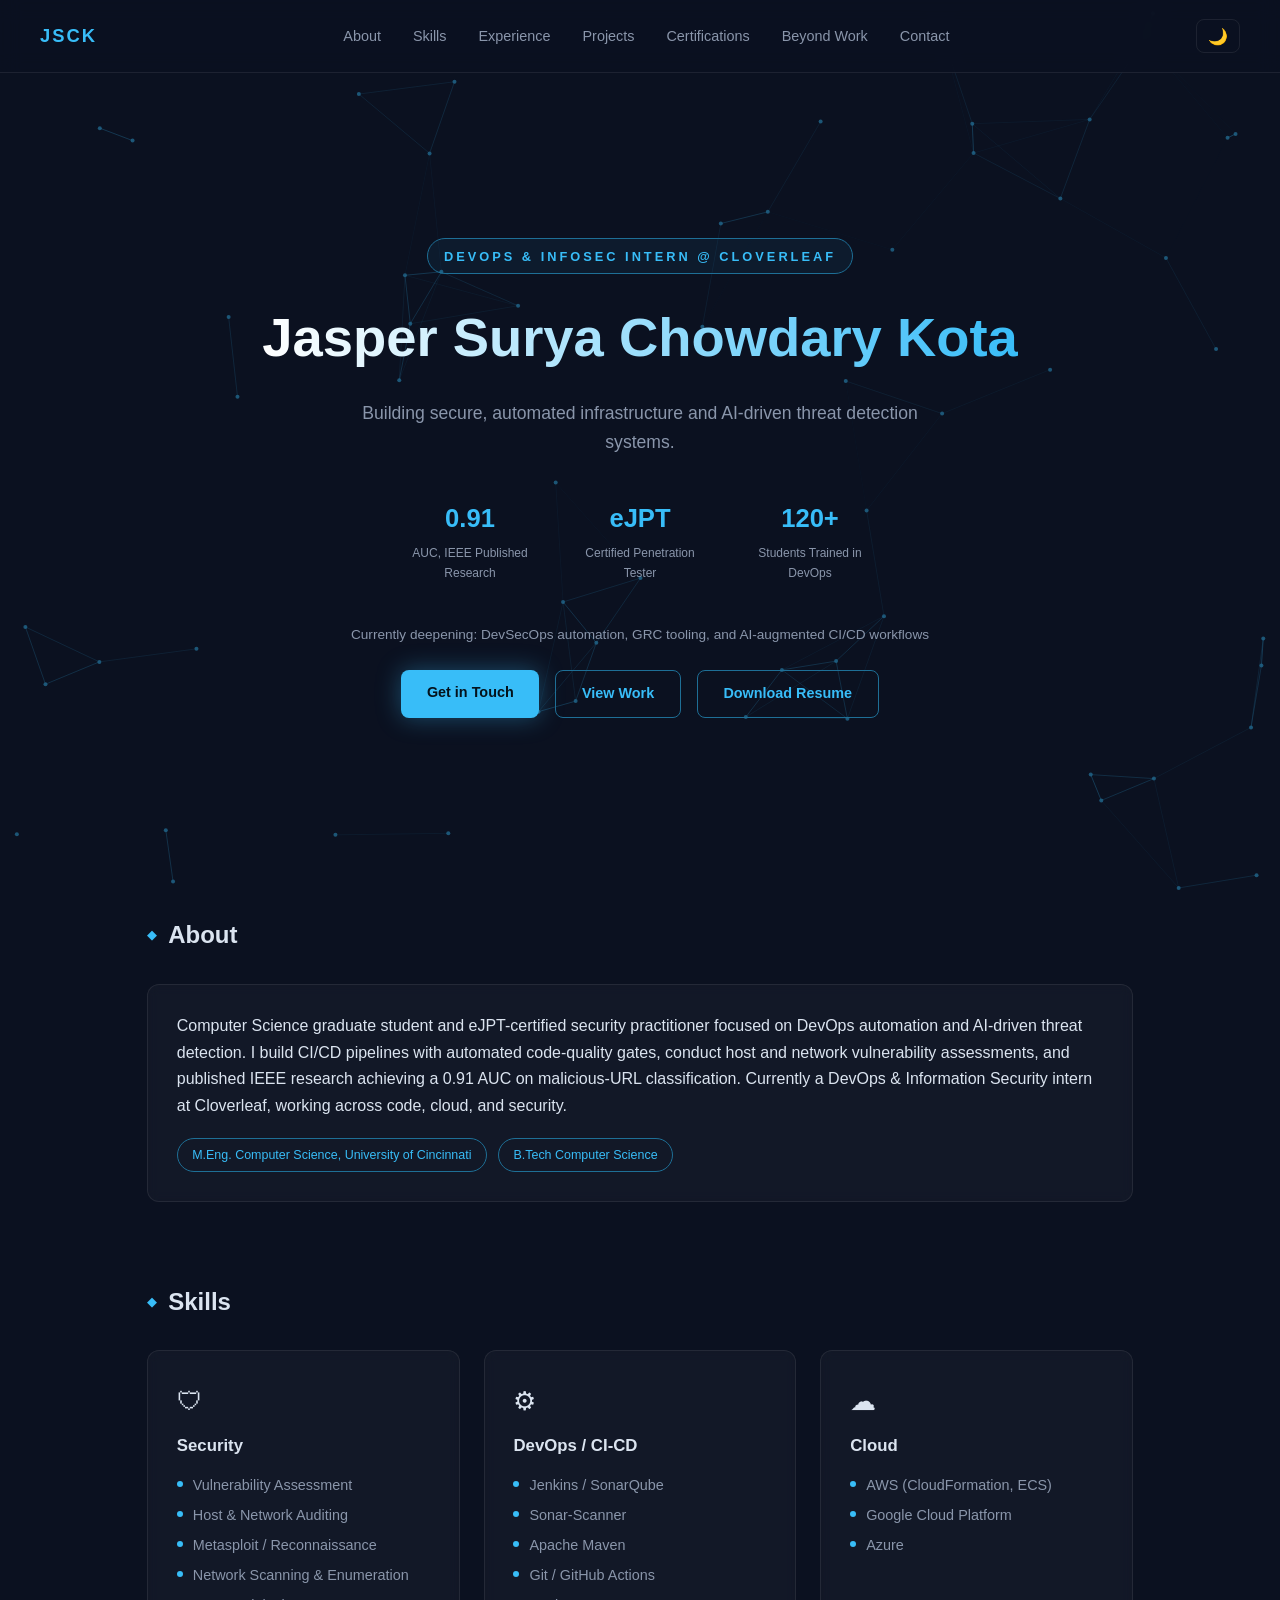
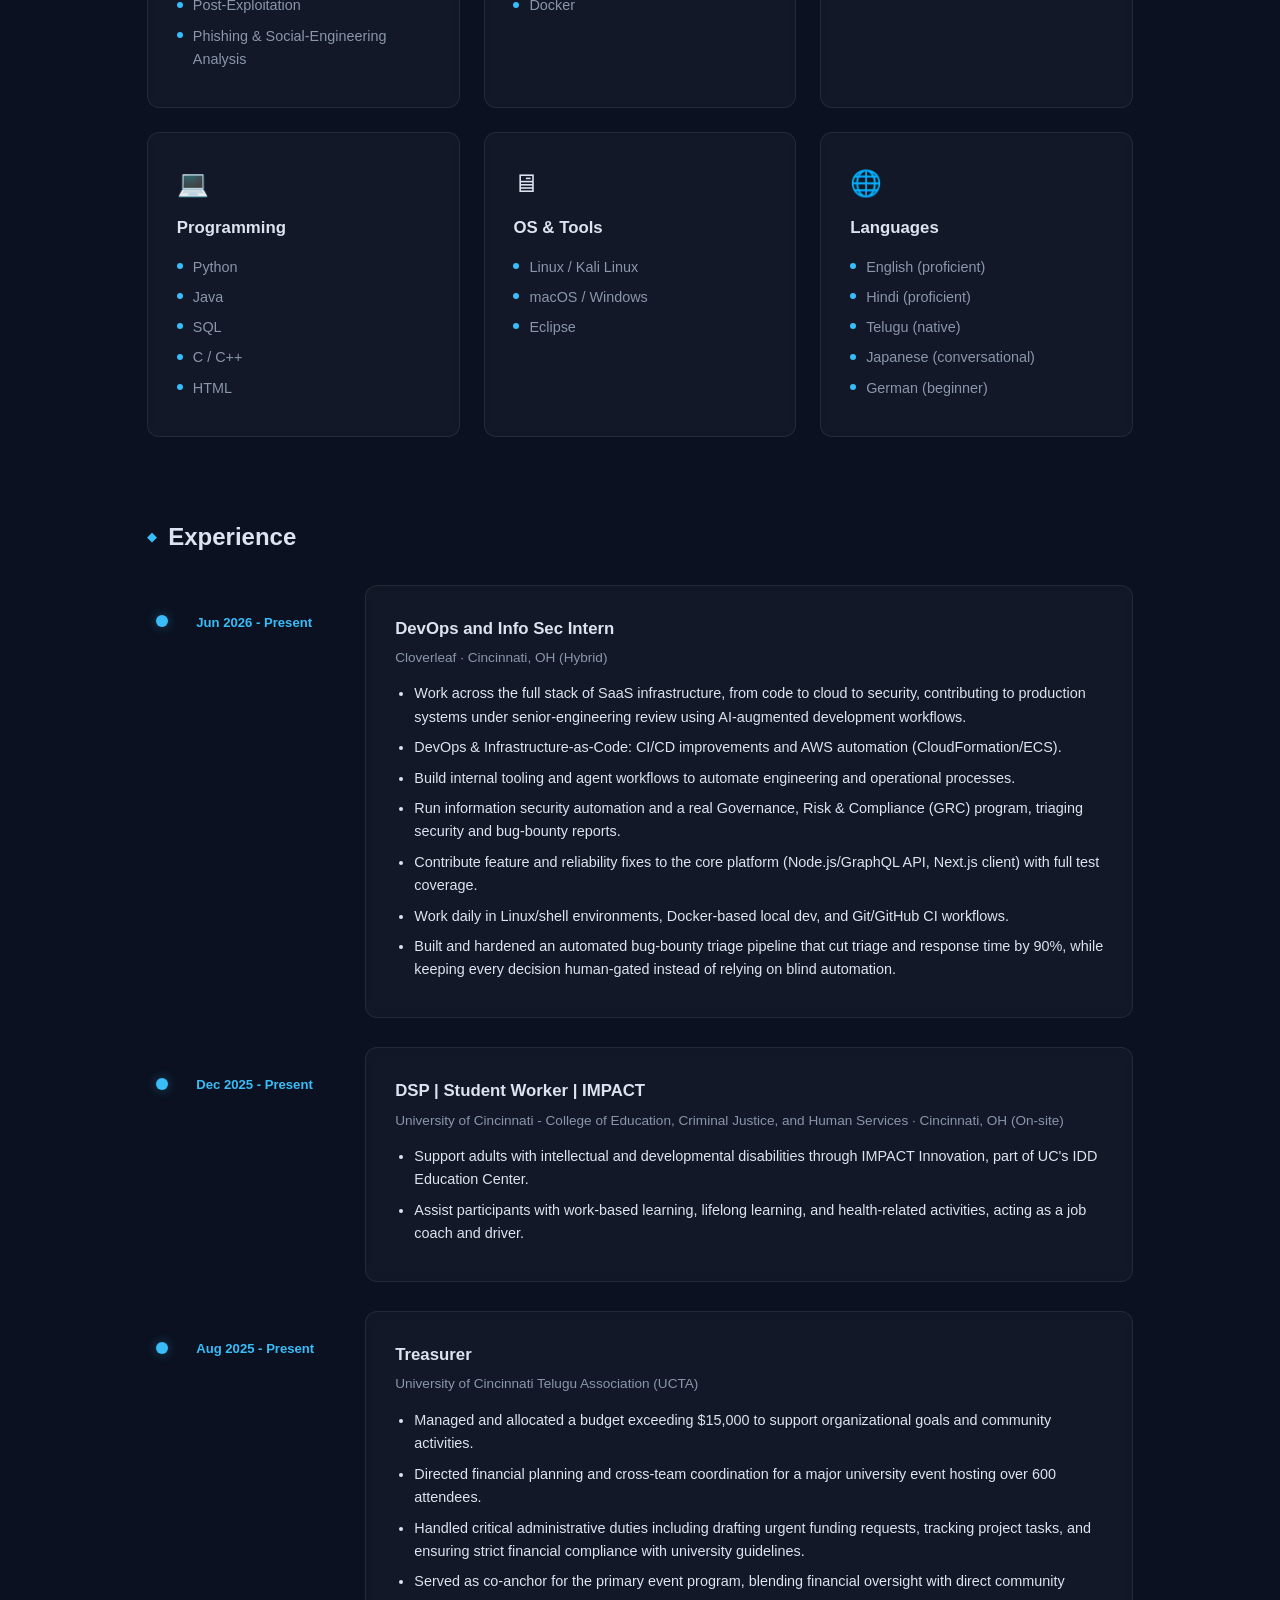
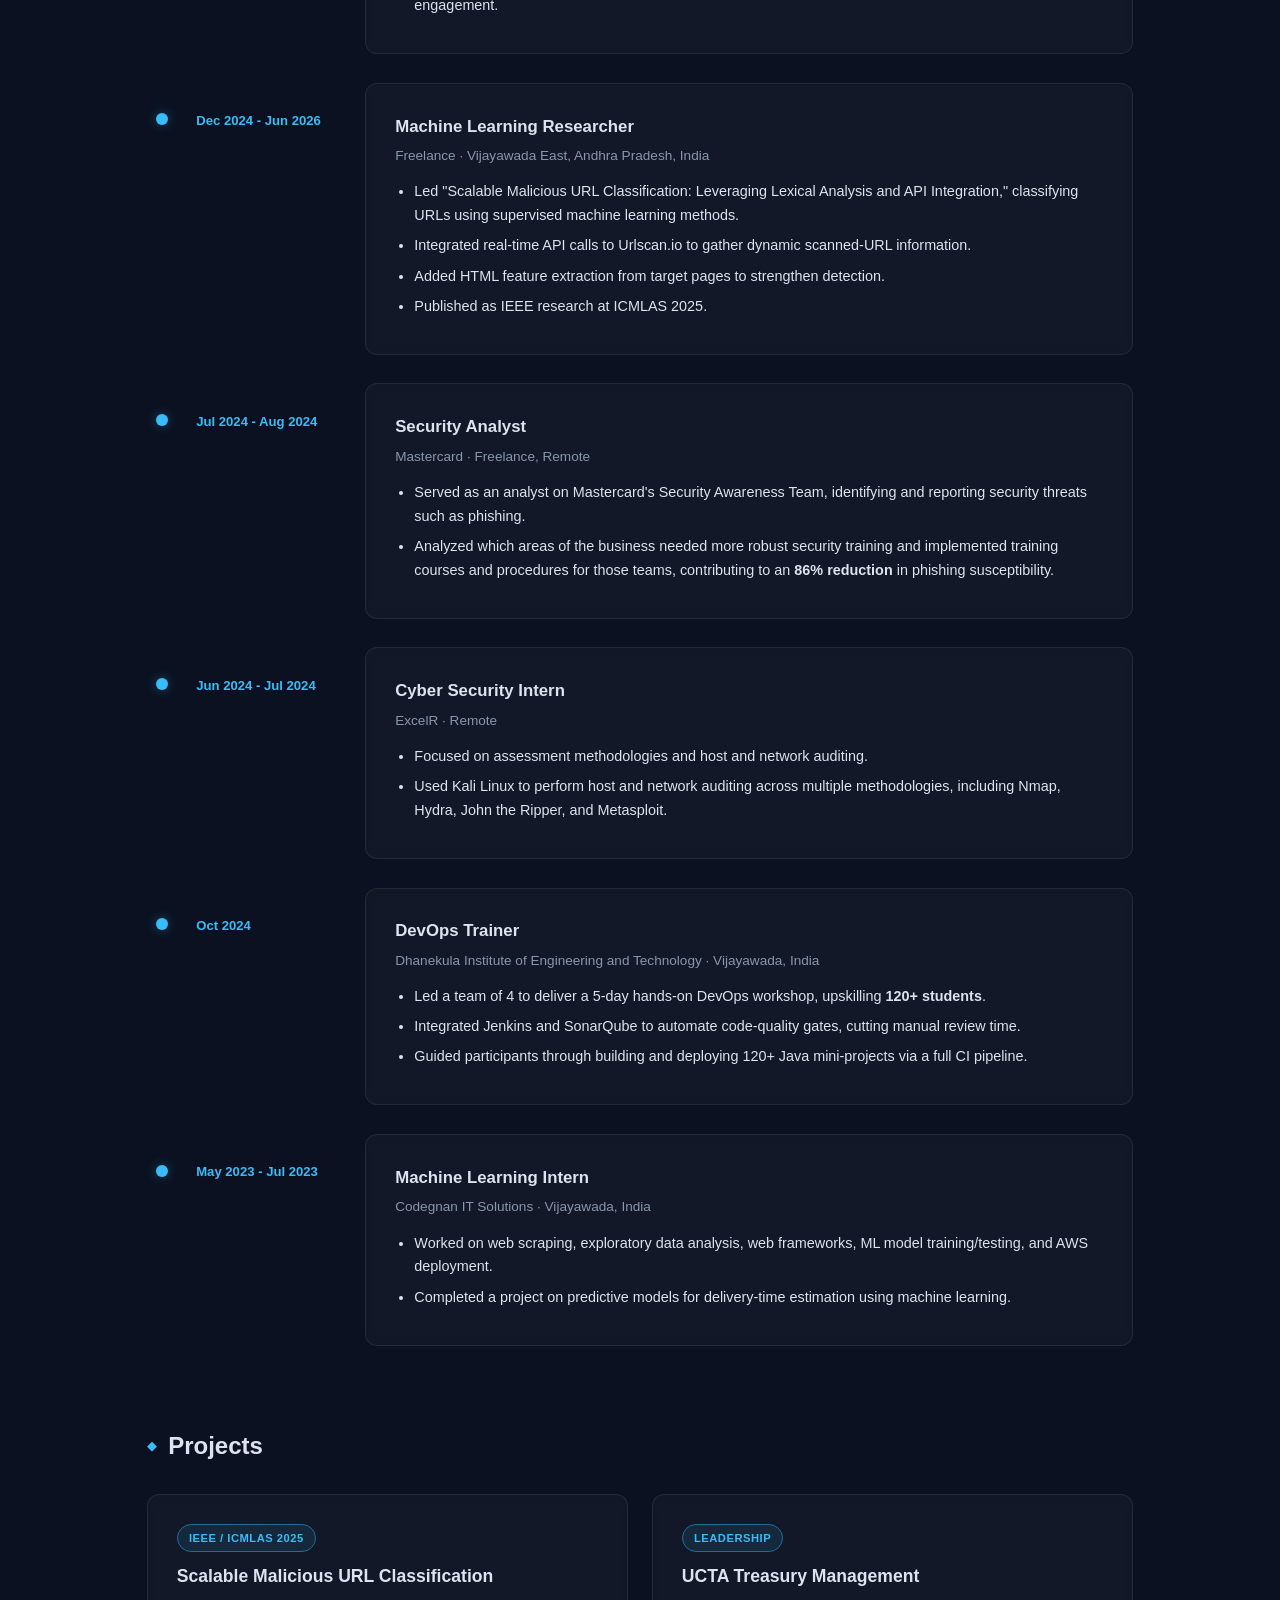
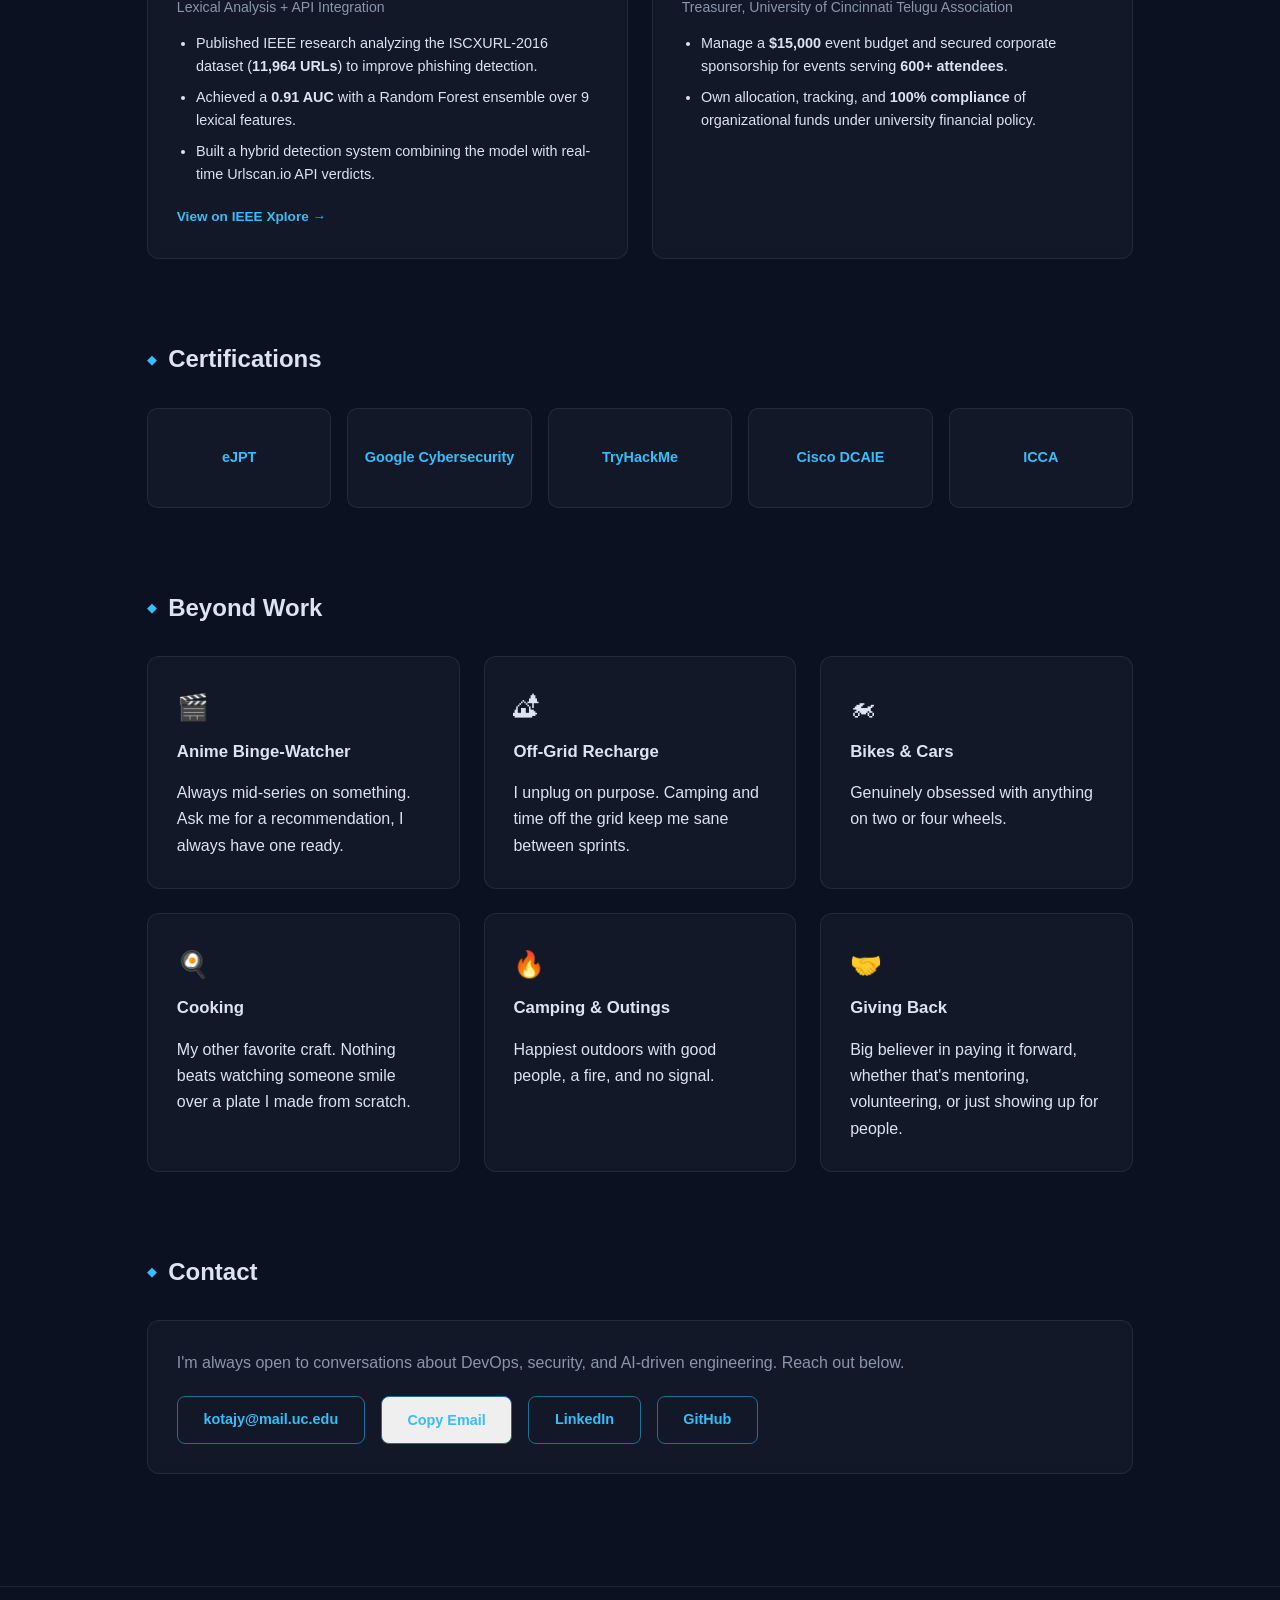
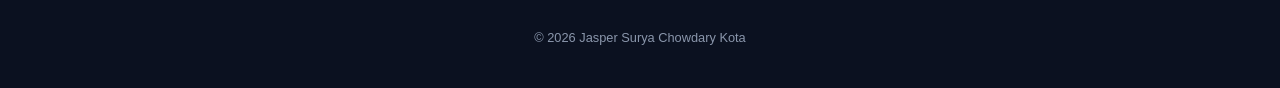
==== commit 0ac16505: "Update resume PDF and set download filename to Jasper-Surya-Resume.pdf" ====
--- a/pro/index.html
+++ b/pro/index.html
@@ -52,7 +52,7 @@
     <div class="hero-cta">
       <a href="#contact" class="btn btn-primary">Get in Touch</a>
       <a href="#projects" class="btn btn-outline">View Work</a>
-      <a href="../resume.pdf" download class="btn btn-outline">Download Resume</a>
+      <a href="../resume.pdf" download="Jasper-Surya-Resume.pdf" class="btn btn-outline">Download Resume</a>
     </div>
   </div>
 </header>
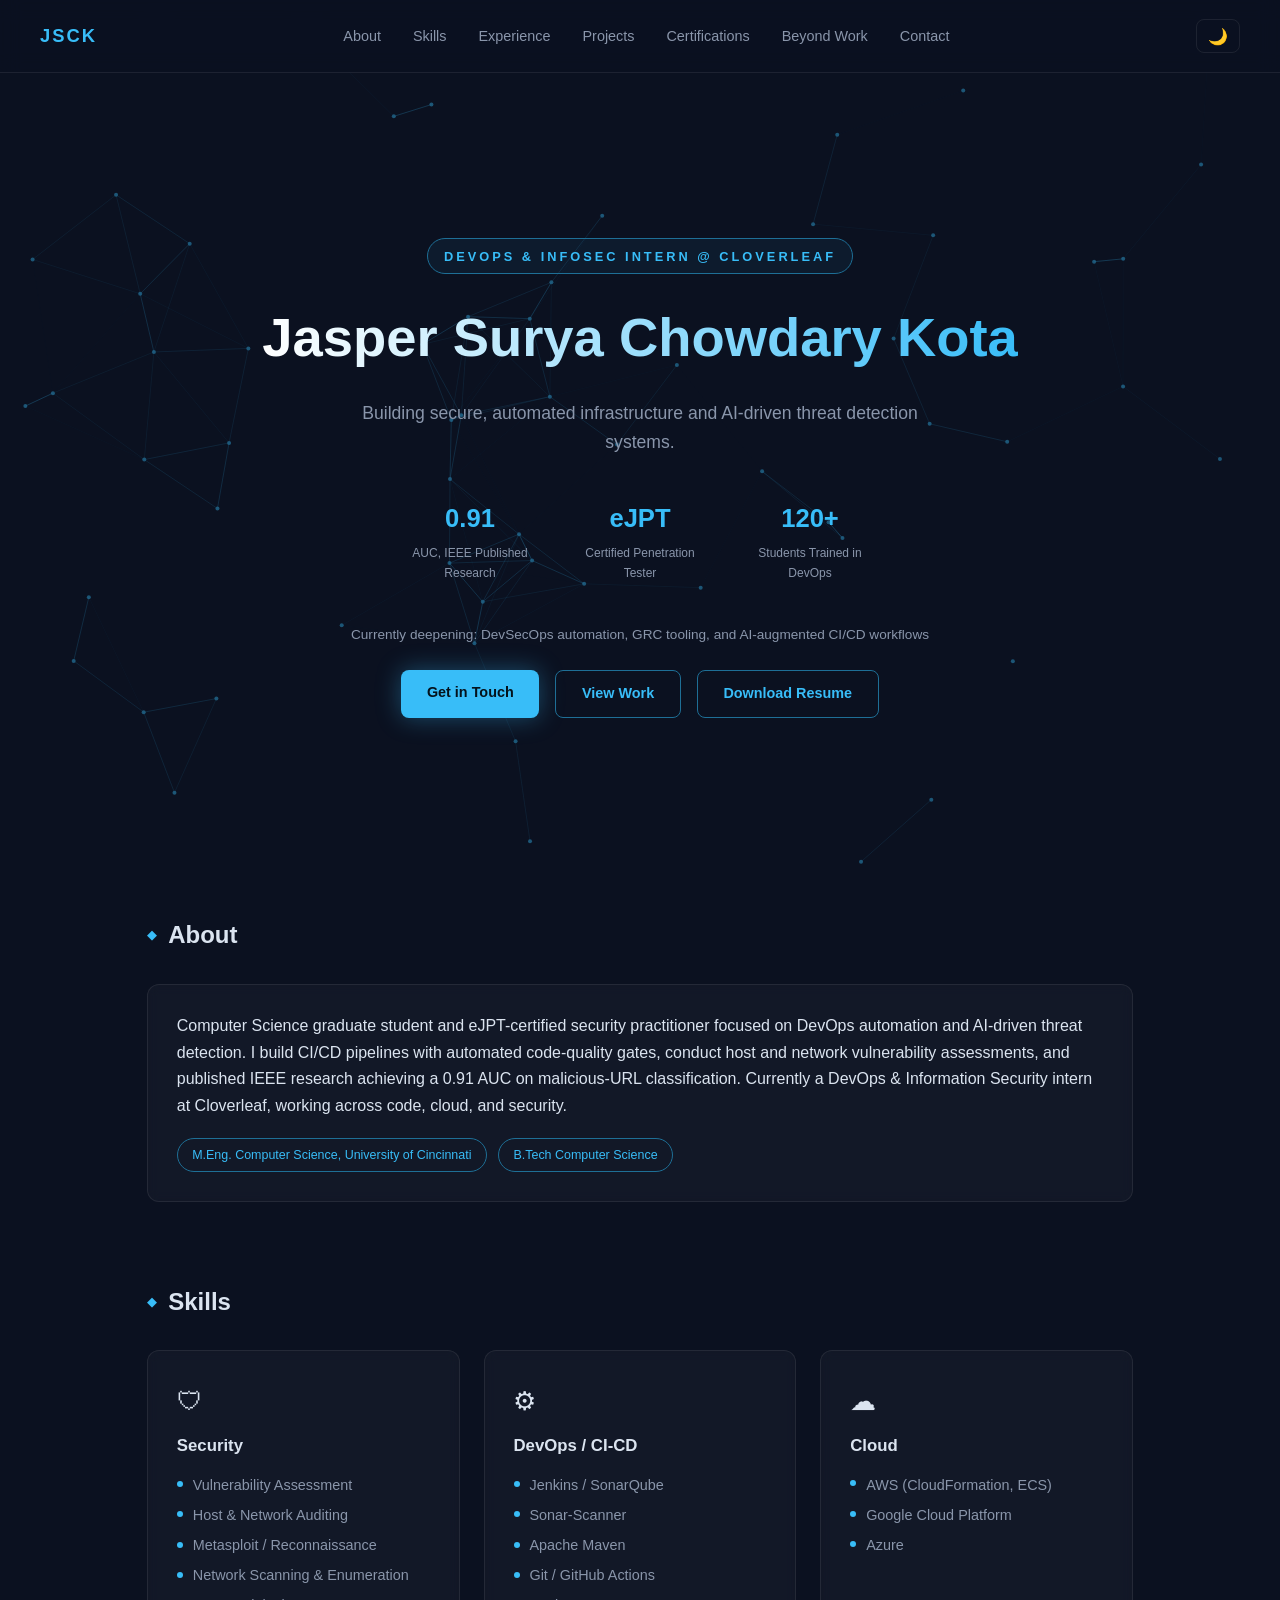
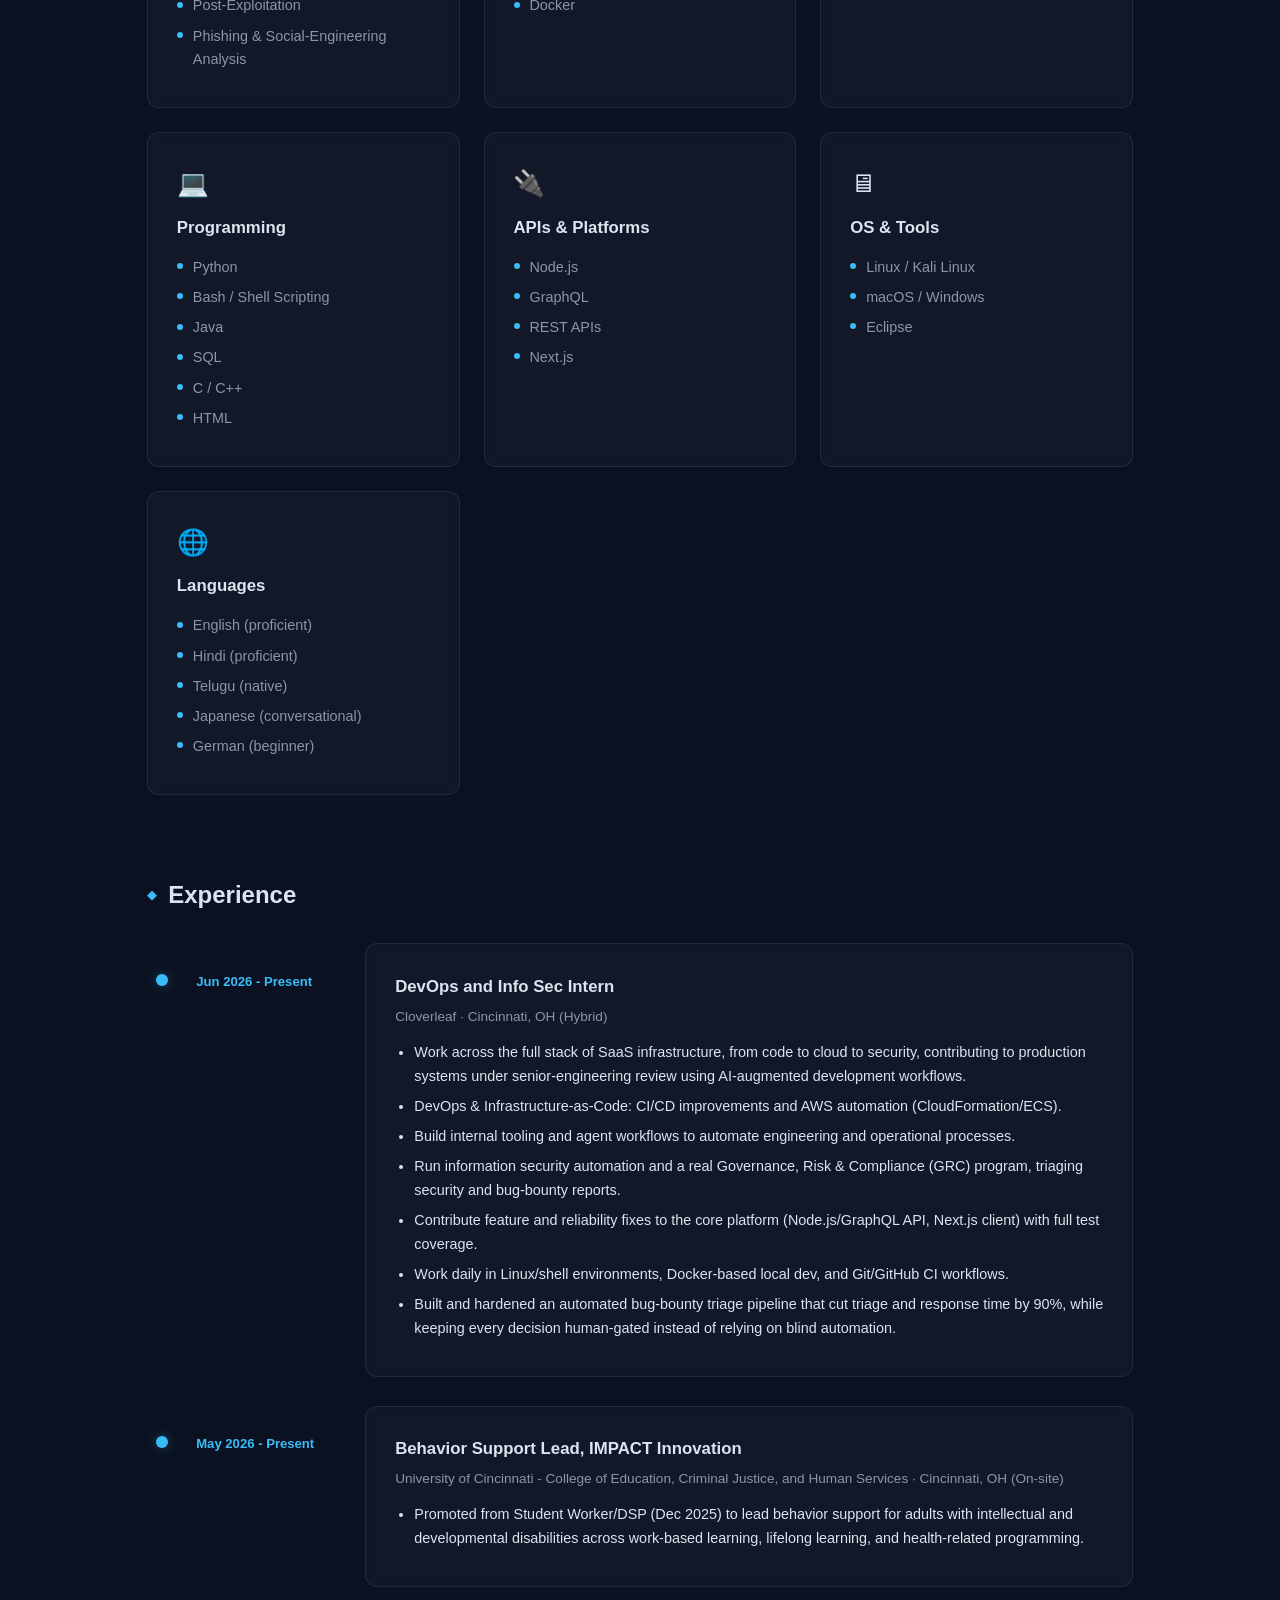
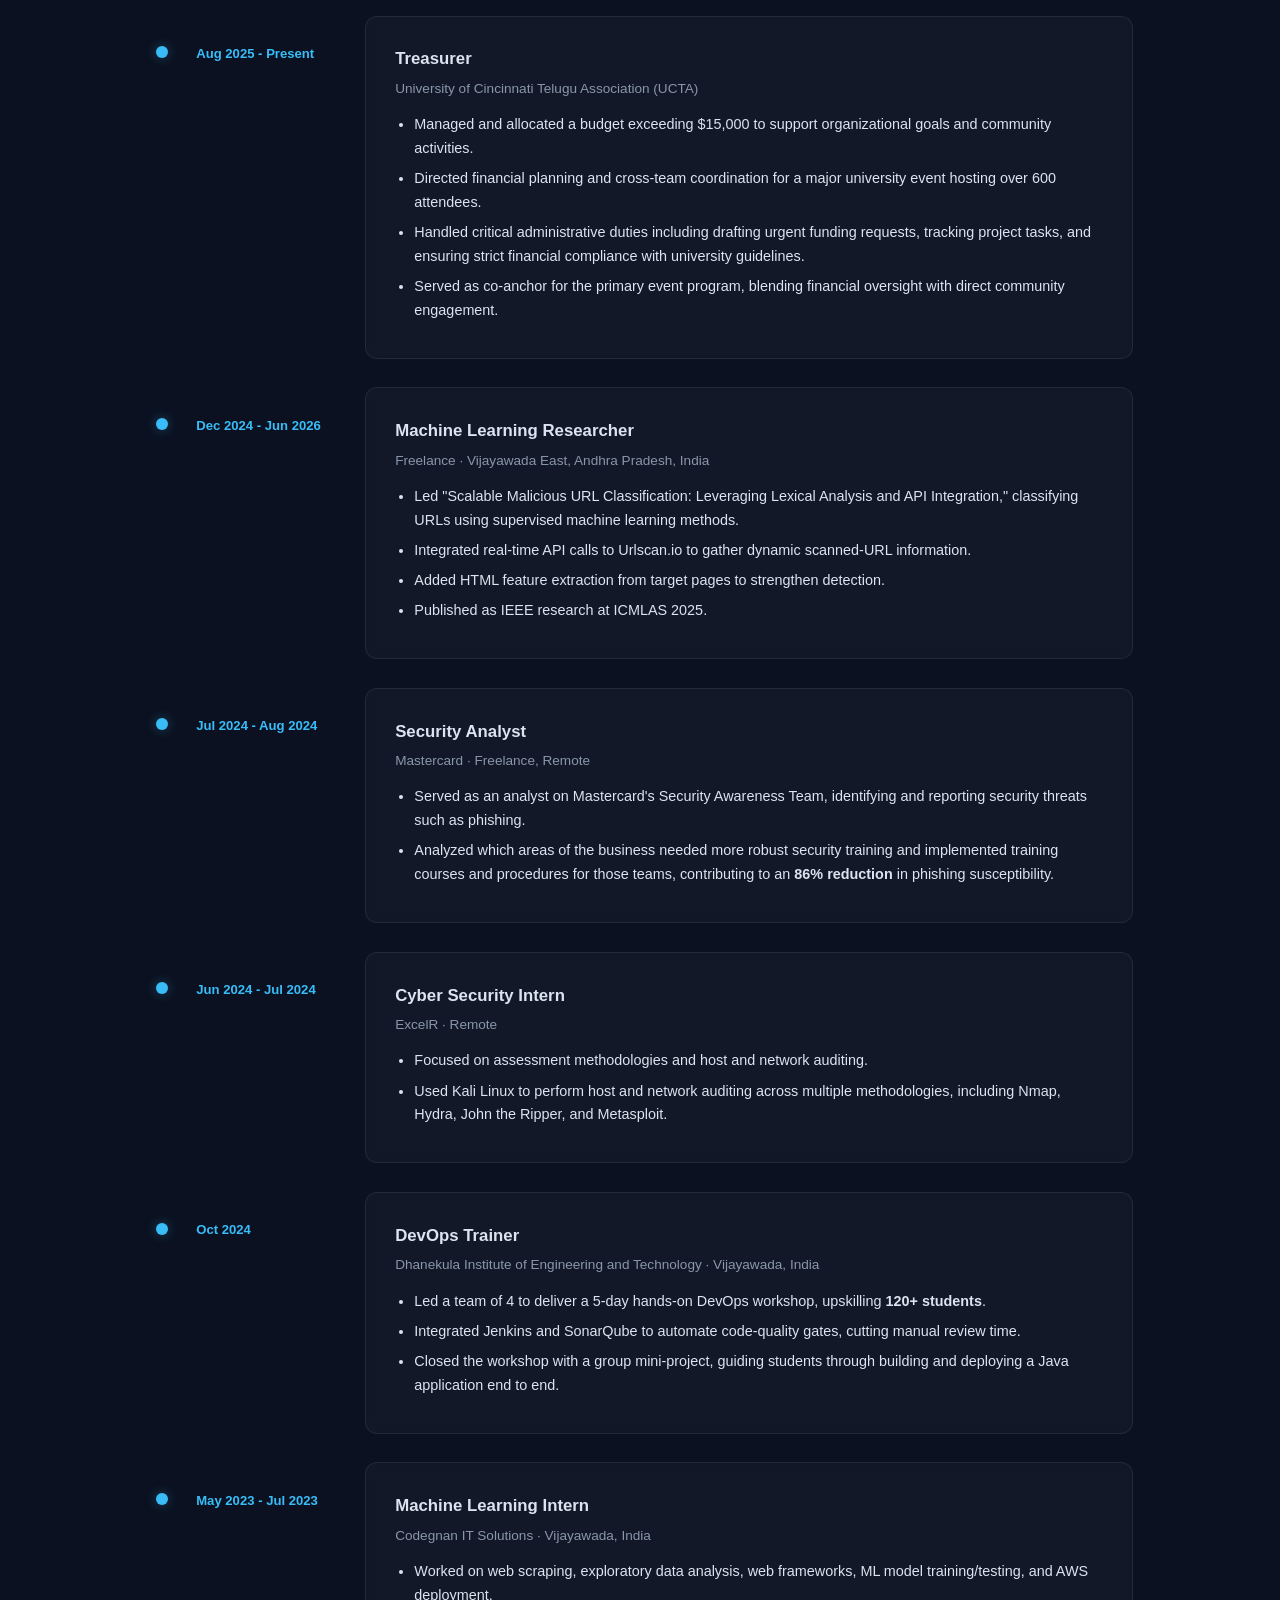
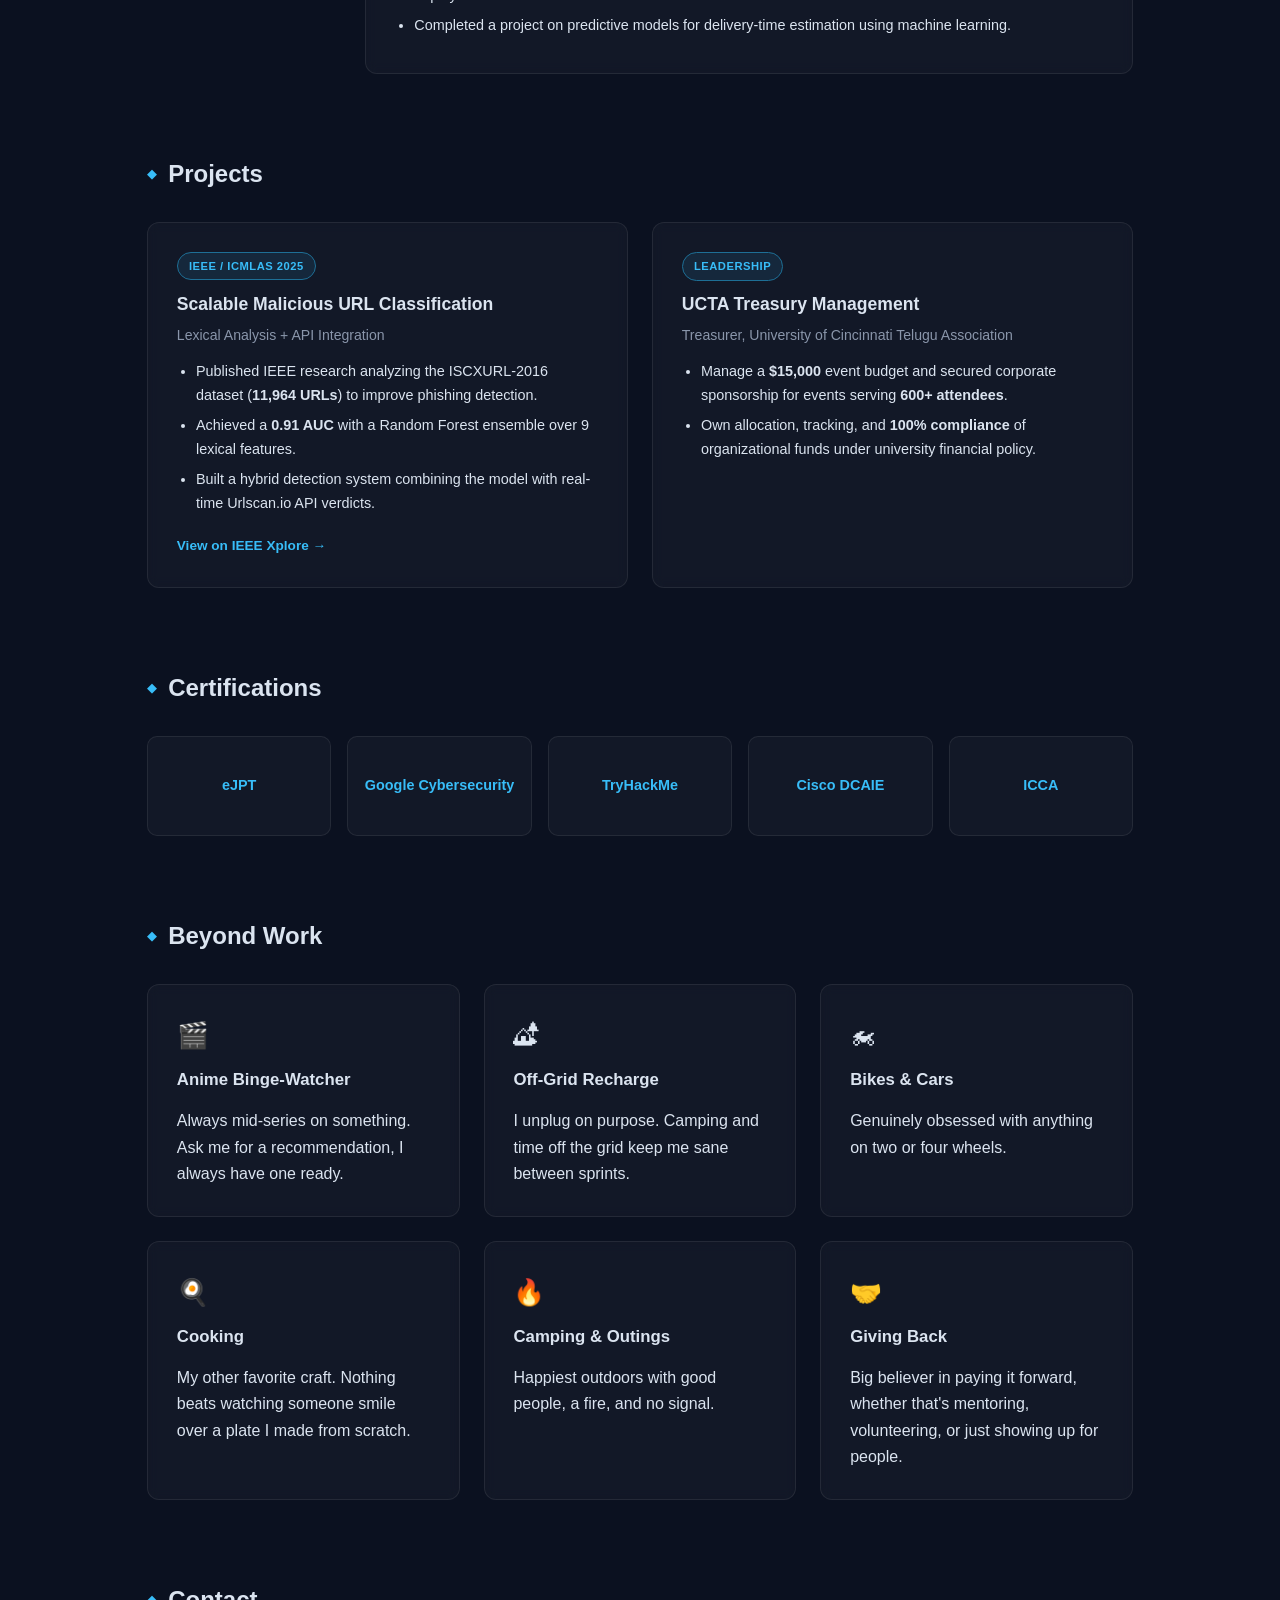
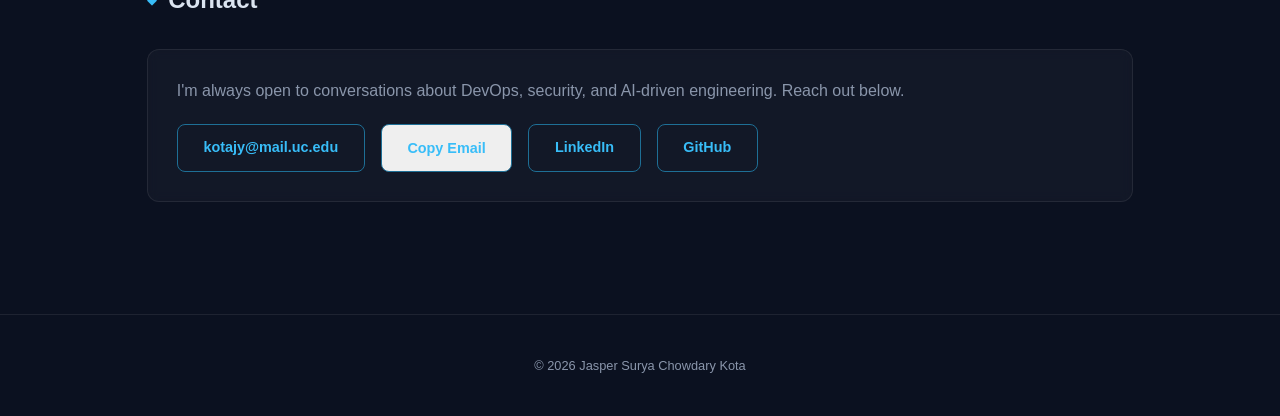
==== commit eaceacda: "Align site content with updated resume (IMPACT role, skills, DevOps Trainer bullet)" ====
--- a/pro/index.html
+++ b/pro/index.html
@@ -120,10 +120,21 @@
       <h3>Programming</h3>
       <ul>
         <li>Python</li>
+        <li>Bash / Shell Scripting</li>
         <li>Java</li>
         <li>SQL</li>
         <li>C / C++</li>
         <li>HTML</li>
+      </ul>
+    </div>
+    <div class="panel skill-panel">
+      <div class="skill-icon">🔌</div>
+      <h3>APIs &amp; Platforms</h3>
+      <ul>
+        <li>Node.js</li>
+        <li>GraphQL</li>
+        <li>REST APIs</li>
+        <li>Next.js</li>
       </ul>
     </div>
     <div class="panel skill-panel">
@@ -176,13 +187,12 @@
 
     <div class="timeline-item">
       <div class="timeline-marker"></div>
-      <div class="timeline-date">Dec 2025 - Present</div>
-      <div class="panel">
-        <h3>DSP | Student Worker | IMPACT</h3>
+      <div class="timeline-date">May 2026 - Present</div>
+      <div class="panel">
+        <h3>Behavior Support Lead, IMPACT Innovation</h3>
         <p class="org">University of Cincinnati - College of Education, Criminal Justice, and Human Services · Cincinnati, OH (On-site)</p>
         <ul>
-          <li>Support adults with intellectual and developmental disabilities through IMPACT Innovation, part of UC's IDD Education Center.</li>
-          <li>Assist participants with work-based learning, lifelong learning, and health-related activities, acting as a job coach and driver.</li>
+          <li>Promoted from Student Worker/DSP (Dec 2025) to lead behavior support for adults with intellectual and developmental disabilities across work-based learning, lifelong learning, and health-related programming.</li>
         </ul>
       </div>
     </div>
@@ -252,7 +262,7 @@
         <ul>
           <li>Led a team of 4 to deliver a 5-day hands-on DevOps workshop, upskilling <strong>120+ students</strong>.</li>
           <li>Integrated Jenkins and SonarQube to automate code-quality gates, cutting manual review time.</li>
-          <li>Guided participants through building and deploying 120+ Java mini-projects via a full CI pipeline.</li>
+          <li>Closed the workshop with a group mini-project, guiding students through building and deploying a Java application end to end.</li>
         </ul>
       </div>
     </div>
